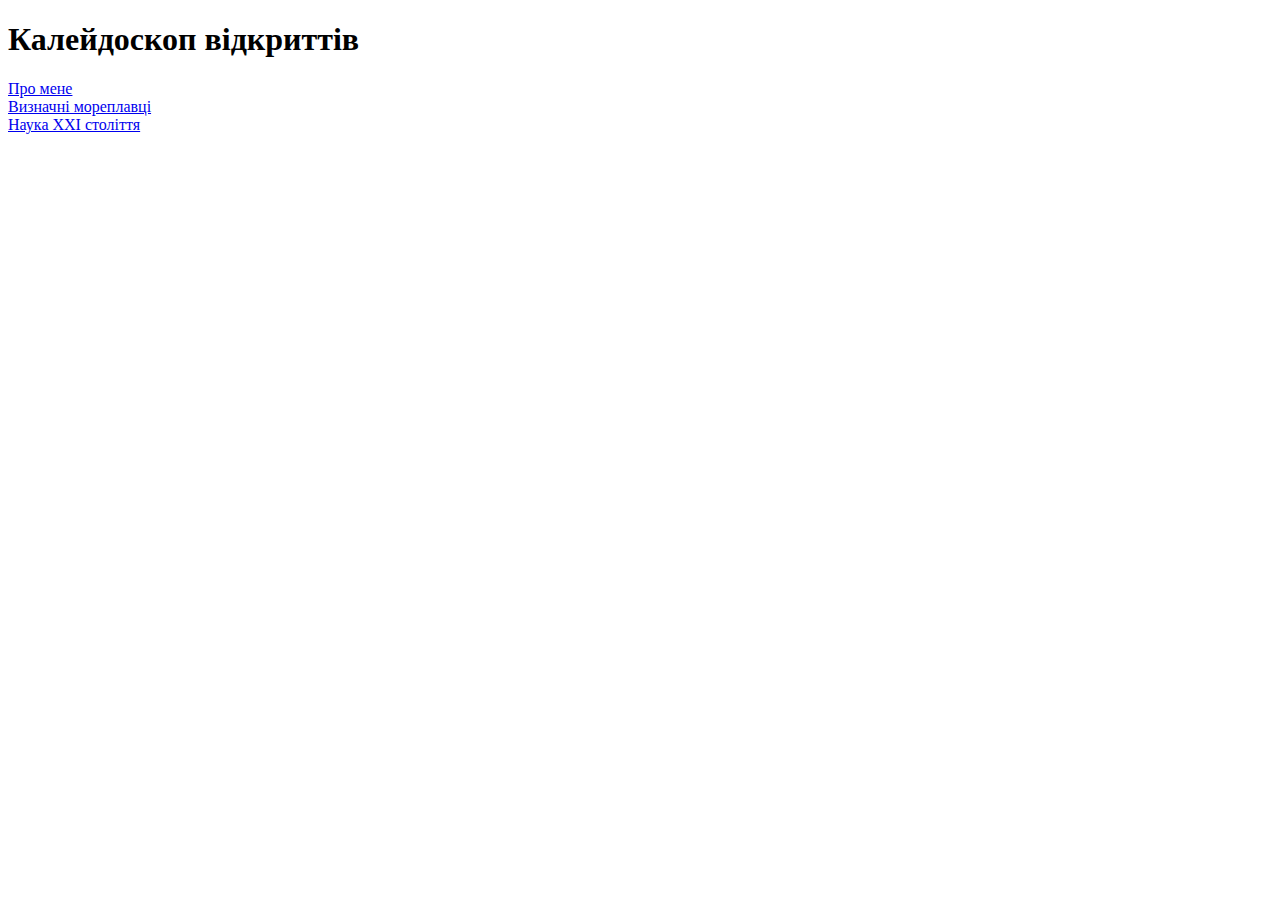
==== index.html @ 489045f9 "Update index.html" ====
<!DOCTYPE html>
<html lang="en">
<head>
	<meta charset="UTF-8">
	<meta name="viewport" content="width=device-width, initial-scale=1.0">
	<title>kozhemjak</title>
	<link rel="stylesheet" href="style.css">
</head>

<body>
	<style type="text/css">
		body{
		background-image:"https://cdn.optipic.io/site-539/upload/iblock/acf/acfcfe1fab66d2f4c9f3fb8531a2741b.jpg";
	}


	</style>
	<h1>Калейдоскоп відкриттів</h1>
	<a href="rezume.html">Про мене	</a><br>
	<a href="vm.html">Визначні мореплавці</a><br>
	<a href="nayka.html">Наука ХХІ століття</a><br>
</body>
</html>
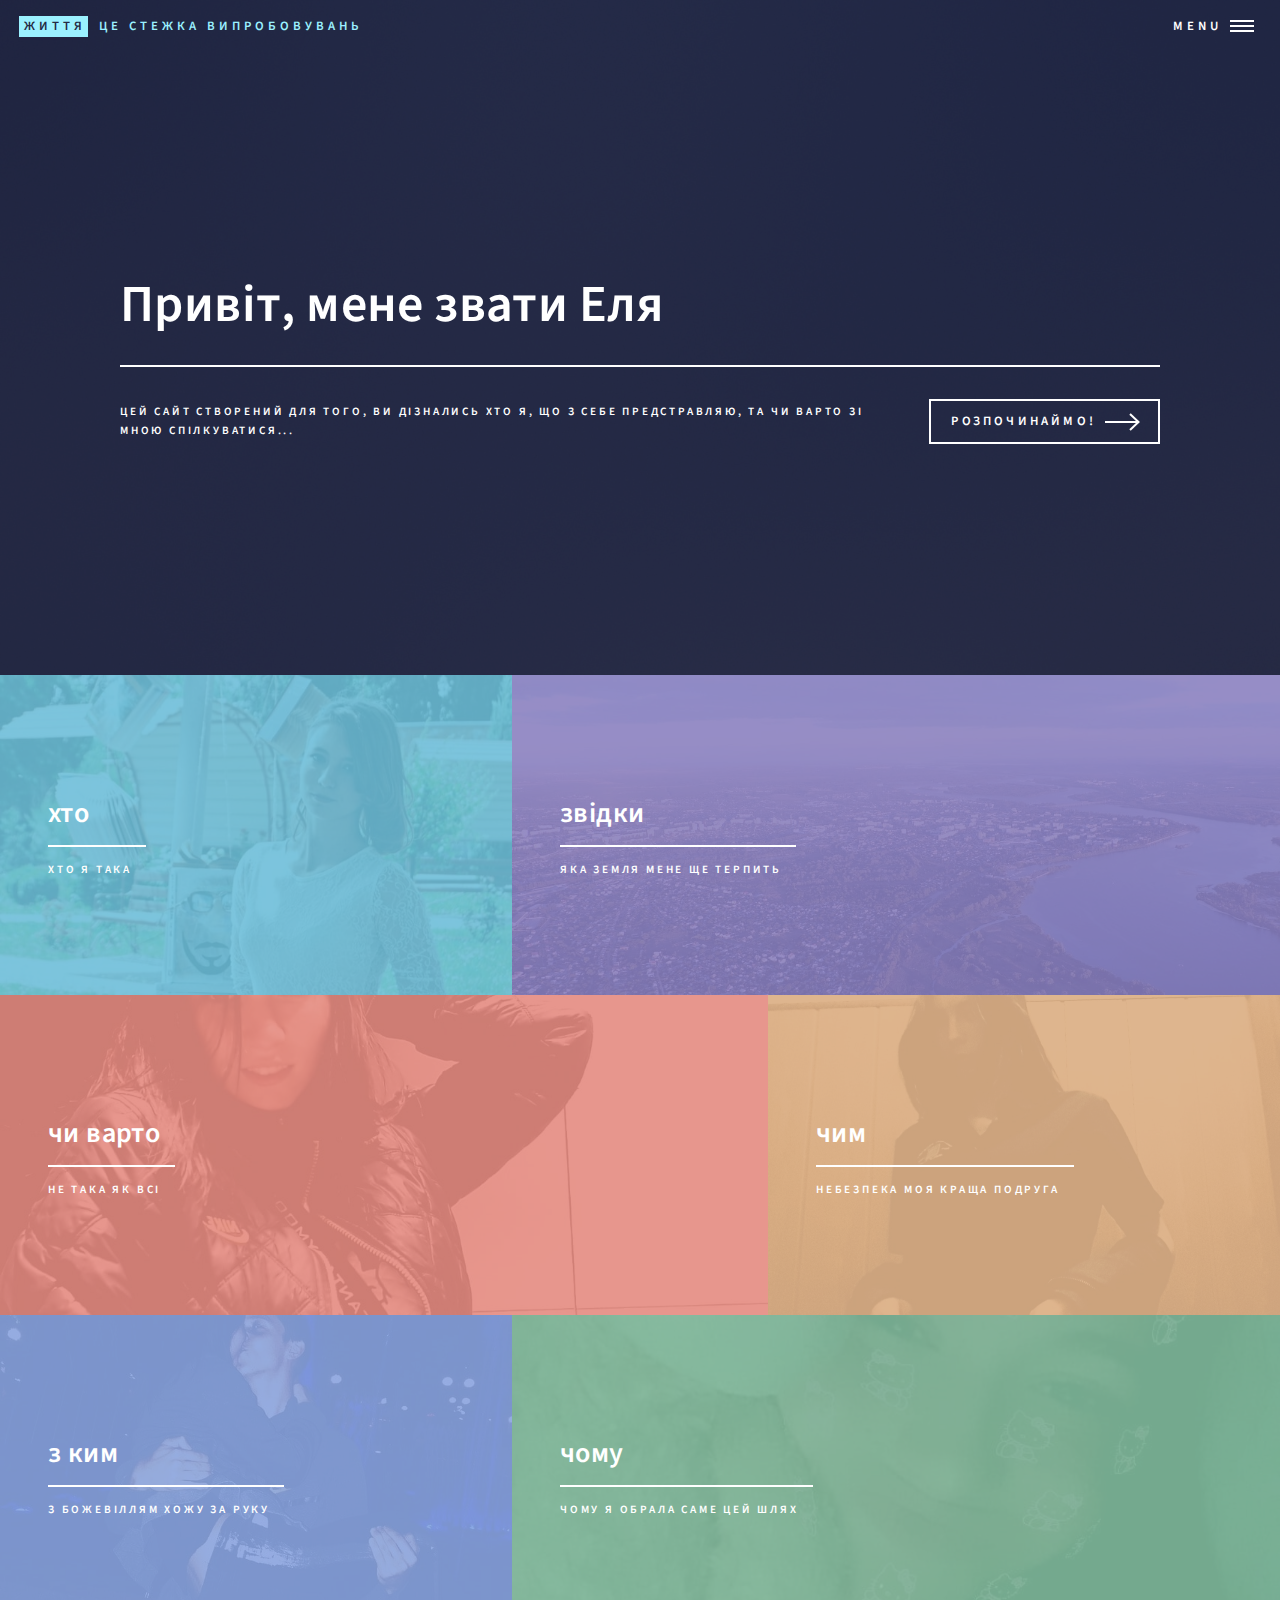
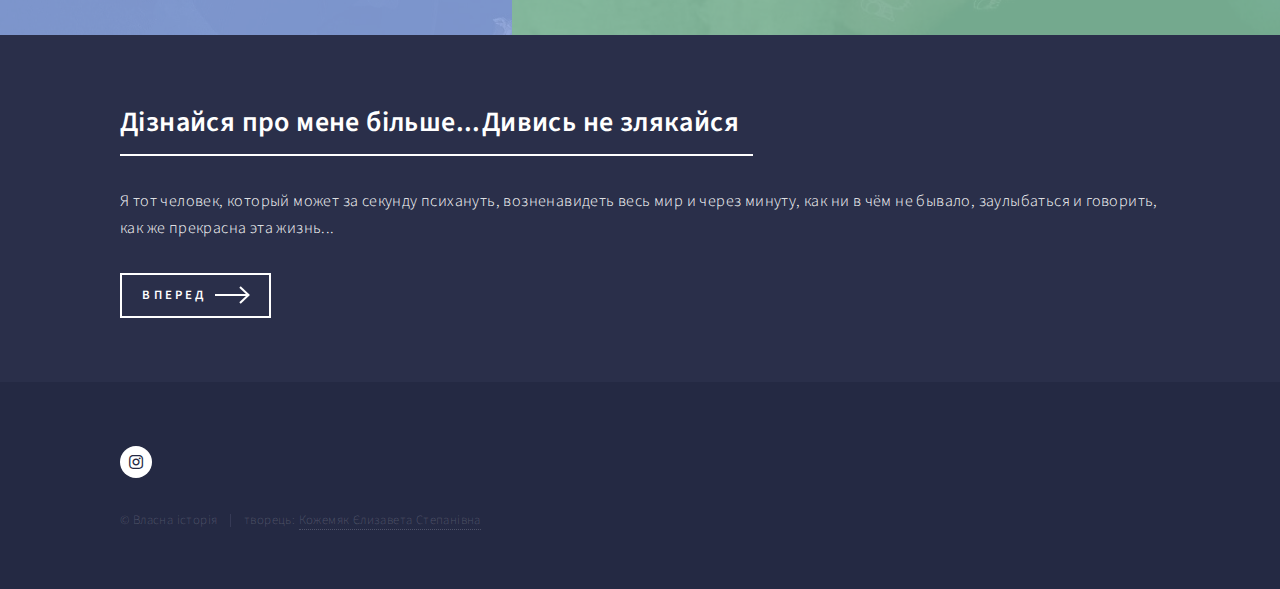
==== commit 500afe7e: "Add files via upload" ====
--- a/index.html
+++ b/index.html
@@ -1,23 +1,153 @@
-<!DOCTYPE html>
-<html lang="en">
-<head>
-	<meta charset="UTF-8">
-	<meta name="viewport" content="width=device-width, initial-scale=1.0">
-	<title>kozhemjak</title>
-	<link rel="stylesheet" href="style.css">
-</head>
+<!DOCTYPE HTML>
 
-<body>
-	<style type="text/css">
-		body{
-		background-image:"https://cdn.optipic.io/site-539/upload/iblock/acf/acfcfe1fab66d2f4c9f3fb8531a2741b.jpg";
-	}
+<html>
+	<head>
+		<title>index</title>
+		<meta charset="utf-8" />
+		<meta name="viewport" content="width=device-width, initial-scale=1, user-scalable=no" />
+		<link rel="stylesheet" href="assets/css/main.css" />
+		<noscript><link rel="stylesheet" href="assets/css/noscript.css" /></noscript>
+	</head>
+	<body class="is-preload">
 
+		<!-- Wrapper -->
+			<div id="wrapper">
 
-	</style>
-	<h1>Калейдоскоп відкриттів</h1>
-	<a href="rezume.html">Про мене	</a><br>
-	<a href="vm.html">Визначні мореплавці</a><br>
-	<a href="nayka.html">Наука ХХІ століття</a><br>
-</body>
-</html>
+				<!-- Header -->
+					<header id="header" class="alt">
+						<a href="index.html" class="logo"><strong>Життя</strong> <span>це стежка випробовувань</span></a>
+						<nav>
+							<a href="#menu">Menu</a>
+						</nav>
+					</header>
+
+				<!-- Menu -->
+					<nav id="menu">
+						<ul class="links">
+							<li><a href="index.html">Головна</a></li>
+							<li><a href="landing.html">хто я</a></li>
+							<li><a href="generic.html">висновок</a></li>
+							
+						</ul>
+						
+					</nav>
+
+				<!-- Banner -->
+					<section id="banner" class="major">
+						<div class="inner">
+							<header class="major">
+								<h1>Привіт, мене звати Еля</h1>
+							</header>
+							<div class="content">
+								<p>Цей сайт створений для того, ви дізнались хто я, що з себе предстравляю, та чи варто зі мною спілкуватися...</p>
+								<ul class="actions">
+									<li><a href="#one" class="button next scrolly">Розпочинаймо!</a></li>
+								</ul>
+							</div>
+						</div>
+					</section>
+
+				<!-- Main -->
+					<div id="main">
+
+						<!-- One -->
+							<section id="one" class="tiles">
+								<article>
+									<span class="image">
+										<img src="images/pic01.jpg" alt="" />
+									</span>
+									<header class="major">
+										<h3><a href="landing.html" class="link">хто</a></h3>
+										<p>хто я така</p>
+									</header>
+								</article>
+								<article>
+									<span class="image">
+										<img src="images/pic02.jpg" alt="" />
+									</span>
+									<header class="major">
+										<h3><a href="landing.html" class="link">звідки</a></h3>
+										<p>яка земля мене ще терпить</p>
+									</header>
+								</article>
+								<article>
+									<span class="image">
+										<img src="images/pic03.jpg" alt="" />
+									</span>
+									<header class="major">
+										<h3><a href="landing.html" class="link">чи варто</a></h3>
+										<p>не така як всі</p>
+									</header>
+								</article>
+								<article>
+									<span class="image">
+										<img src="images/pic04.jpg" alt="" />
+									</span>
+									<header class="major">
+										<h3><a href="landing.html" class="link">чим</a></h3>
+										<p>небезпека моя краща подруга</p>
+									</header>
+								</article>
+								<article>
+									<span class="image">
+										<img src="images/pic05.jpg" alt="" />
+									</span>
+									<header class="major">
+										<h3><a href="landing.html" class="link">з ким</a></h3>
+										<p>з божевіллям хожу за руку</p>
+									</header>
+								</article>
+								<article>
+									<span class="image">
+										<img src="images/pic06.jpg" alt="" />
+									</span>
+									<header class="major">
+										<h3><a href="landing.html" class="link">чому</a></h3>
+										<p>чому я обрала саме цей шлях</p>
+									</header>
+								</article>
+							</section>
+
+						<!-- Two -->
+							<section id="two">
+								<div class="inner">
+									<header class="major">
+										<h2>Дізнайся про мене більше...Дивись не злякайся</h2>
+									</header>
+									<p>Я тот человек, который может за секунду психануть, возненавидеть весь мир и через минуту, как ни в чём не бывало, заулыбаться и говорить, как же прекрасна эта жизнь...</p>
+									<ul class="actions">
+										<li><a href="landing.html" class="button next">Вперед</a></li>
+									</ul>
+								</div>
+							</section>
+
+					</div>
+
+				
+				<!-- Footer -->
+					<footer id="footer">
+						<div class="inner">
+							<ul class="icons">
+								
+								<li><a href="https://www.instagram.com/_eliz_a_bett_" class="icon brands alt fa-instagram"><span class="label">Instagram</span></a></li>
+								
+							</ul>
+							<ul class="copyright">
+								<li>&copy; Власна історія</li><li>творець: <a href="">Кожемяк Єлизавета Степанівна</a></li>
+							</ul>
+						</div>
+					</footer>
+
+			</div>
+
+		<!-- Scripts -->
+			<script src="assets/js/jquery.min.js"></script>
+			<script src="assets/js/jquery.scrolly.min.js"></script>
+			<script src="assets/js/jquery.scrollex.min.js"></script>
+			<script src="assets/js/browser.min.js"></script>
+			<script src="assets/js/breakpoints.min.js"></script>
+			<script src="assets/js/util.js"></script>
+			<script src="assets/js/main.js"></script>
+
+	</body>
+</html>--- a/assets/css/main.css
+++ b/assets/css/main.css
@@ -0,0 +1,3952 @@
+@import url(fontawesome-all.min.css);
+@import url("https://fonts.googleapis.com/css?family=Source+Sans+Pro:300,300italic,600,600italic");
+
+/*
+	Forty by HTML5 UP
+	html5up.net | @ajlkn
+	Free for personal and commercial use under the CCA 3.0 license (html5up.net/license)
+*/
+
+html, body, div, span, applet, object,
+iframe, h1, h2, h3, h4, h5, h6, p, blockquote,
+pre, a, abbr, acronym, address, big, cite,
+code, del, dfn, em, img, ins, kbd, q, s, samp,
+small, strike, strong, sub, sup, tt, var, b,
+u, i, center, dl, dt, dd, ol, ul, li, fieldset,
+form, label, legend, table, caption, tbody,
+tfoot, thead, tr, th, td, article, aside,
+canvas, details, embed, figure, figcaption,
+footer, header, hgroup, menu, nav, output, ruby,
+section, summary, time, mark, audio, video {
+	margin: 0;
+	padding: 0;
+	border: 0;
+	font-size: 100%;
+	font: inherit;
+	vertical-align: baseline;}
+
+article, aside, details, figcaption, figure,
+footer, header, hgroup, menu, nav, section {
+	display: block;}
+
+body {
+	line-height: 1;
+}
+
+ol, ul {
+	list-style: none;
+}
+
+blockquote, q {
+	quotes: none;
+}
+
+	blockquote:before, blockquote:after, q:before, q:after {
+		content: '';
+		content: none;
+	}
+
+table {
+	border-collapse: collapse;
+	border-spacing: 0;
+}
+
+body {
+	-webkit-text-size-adjust: none;
+}
+
+mark {
+	background-color: transparent;
+	color: inherit;
+}
+
+input::-moz-focus-inner {
+	border: 0;
+	padding: 0;
+}
+
+input, select, textarea {
+	-moz-appearance: none;
+	-webkit-appearance: none;
+	-ms-appearance: none;
+	appearance: none;
+}
+
+/* Basic */
+
+	@-ms-viewport {
+		width: device-width;
+	}
+
+	body {
+		-ms-overflow-style: scrollbar;
+	}
+
+	@media screen and (max-width: 480px) {
+
+		html, body {
+			min-width: 320px;
+		}
+
+	}
+
+	html {
+		box-sizing: border-box;
+	}
+
+	*, *:before, *:after {
+		box-sizing: inherit;
+	}
+
+	body {
+		background: #242943;
+	}
+
+		body.is-preload *, body.is-preload *:before, body.is-preload *:after {
+			-moz-animation: none !important;
+			-webkit-animation: none !important;
+			-ms-animation: none !important;
+			animation: none !important;
+			-moz-transition: none !important;
+			-webkit-transition: none !important;
+			-ms-transition: none !important;
+			transition: none !important;
+		}
+
+/* Type */
+
+	body, input, select, textarea {
+		color: #ffffff;
+		font-family: "Source Sans Pro", Helvetica, sans-serif;
+		font-size: 17pt;
+		font-weight: 300;
+		letter-spacing: 0.025em;
+		line-height: 1.65;
+	}
+
+		@media screen and (max-width: 1680px) {
+
+			body, input, select, textarea {
+				font-size: 14pt;
+			}
+
+		}
+
+		@media screen and (max-width: 1280px) {
+
+			body, input, select, textarea {
+				font-size: 12pt;
+			}
+
+		}
+
+		@media screen and (max-width: 360px) {
+
+			body, input, select, textarea {
+				font-size: 11pt;
+			}
+
+		}
+
+	a {
+		-moz-transition: color 0.2s ease-in-out, border-bottom-color 0.2s ease-in-out;
+		-webkit-transition: color 0.2s ease-in-out, border-bottom-color 0.2s ease-in-out;
+		-ms-transition: color 0.2s ease-in-out, border-bottom-color 0.2s ease-in-out;
+		transition: color 0.2s ease-in-out, border-bottom-color 0.2s ease-in-out;
+		border-bottom: dotted 1px;
+		color: inherit;
+		text-decoration: none;
+	}
+
+		a:hover {
+			border-bottom-color: transparent;
+			color: #9bf1ff !important;
+		}
+
+		a:active {
+			color: #53e3fb !important;
+		}
+
+	strong, b {
+		color: #ffffff;
+		font-weight: 600;
+	}
+
+	em, i {
+		font-style: italic;
+	}
+
+	p {
+		margin: 0 0 2em 0;
+	}
+
+	h1, h2, h3, h4, h5, h6 {
+		color: #ffffff;
+		font-weight: 600;
+		line-height: 1.65;
+		margin: 0 0 1em 0;
+	}
+
+		h1 a, h2 a, h3 a, h4 a, h5 a, h6 a {
+			color: inherit;
+			border-bottom: 0;
+		}
+
+	h1 {
+		font-size: 2.5em;
+	}
+
+	h2 {
+		font-size: 1.75em;
+	}
+
+	h3 {
+		font-size: 1.35em;
+	}
+
+	h4 {
+		font-size: 1.1em;
+	}
+
+	h5 {
+		font-size: 0.9em;
+	}
+
+	h6 {
+		font-size: 0.7em;
+	}
+
+	@media screen and (max-width: 736px) {
+
+		h1 {
+			font-size: 2em;
+		}
+
+		h2 {
+			font-size: 1.5em;
+		}
+
+		h3 {
+			font-size: 1.25em;
+		}
+
+	}
+
+	sub {
+		font-size: 0.8em;
+		position: relative;
+		top: 0.5em;
+	}
+
+	sup {
+		font-size: 0.8em;
+		position: relative;
+		top: -0.5em;
+	}
+
+	blockquote {
+		border-left: solid 4px rgba(212, 212, 255, 0.1);
+		font-style: italic;
+		margin: 0 0 2em 0;
+		padding: 0.5em 0 0.5em 2em;
+	}
+
+	code {
+		background: rgba(212, 212, 255, 0.035);
+		font-family: "Courier New", monospace;
+		font-size: 0.9em;
+		margin: 0 0.25em;
+		padding: 0.25em 0.65em;
+	}
+
+	pre {
+		-webkit-overflow-scrolling: touch;
+		font-family: "Courier New", monospace;
+		font-size: 0.9em;
+		margin: 0 0 2em 0;
+	}
+
+		pre code {
+			display: block;
+			line-height: 1.75;
+			padding: 1em 1.5em;
+			overflow-x: auto;
+		}
+
+	hr {
+		border: 0;
+		border-bottom: solid 1px rgba(212, 212, 255, 0.1);
+		margin: 2em 0;
+	}
+
+		hr.major {
+			margin: 3em 0;
+		}
+
+	.align-left {
+		text-align: left;
+	}
+
+	.align-center {
+		text-align: center;
+	}
+
+	.align-right {
+		text-align: right;
+	}
+
+/* Row */
+
+	.row {
+		display: flex;
+		flex-wrap: wrap;
+		box-sizing: border-box;
+		align-items: stretch;
+	}
+
+		.row > * {
+			box-sizing: border-box;
+		}
+
+		.row.gtr-uniform > * > :last-child {
+			margin-bottom: 0;
+		}
+
+		.row.aln-left {
+			justify-content: flex-start;
+		}
+
+		.row.aln-center {
+			justify-content: center;
+		}
+
+		.row.aln-right {
+			justify-content: flex-end;
+		}
+
+		.row.aln-top {
+			align-items: flex-start;
+		}
+
+		.row.aln-middle {
+			align-items: center;
+		}
+
+		.row.aln-bottom {
+			align-items: flex-end;
+		}
+
+		.row > .imp {
+			order: -1;
+		}
+
+		.row > .col-1 {
+			width: 8.33333%;
+		}
+
+		.row > .off-1 {
+			margin-left: 8.33333%;
+		}
+
+		.row > .col-2 {
+			width: 16.66667%;
+		}
+
+		.row > .off-2 {
+			margin-left: 16.66667%;
+		}
+
+		.row > .col-3 {
+			width: 25%;
+		}
+
+		.row > .off-3 {
+			margin-left: 25%;
+		}
+
+		.row > .col-4 {
+			width: 33.33333%;
+		}
+
+		.row > .off-4 {
+			margin-left: 33.33333%;
+		}
+
+		.row > .col-5 {
+			width: 41.66667%;
+		}
+
+		.row > .off-5 {
+			margin-left: 41.66667%;
+		}
+
+		.row > .col-6 {
+			width: 50%;
+		}
+
+		.row > .off-6 {
+			margin-left: 50%;
+		}
+
+		.row > .col-7 {
+			width: 58.33333%;
+		}
+
+		.row > .off-7 {
+			margin-left: 58.33333%;
+		}
+
+		.row > .col-8 {
+			width: 66.66667%;
+		}
+
+		.row > .off-8 {
+			margin-left: 66.66667%;
+		}
+
+		.row > .col-9 {
+			width: 75%;
+		}
+
+		.row > .off-9 {
+			margin-left: 75%;
+		}
+
+		.row > .col-10 {
+			width: 83.33333%;
+		}
+
+		.row > .off-10 {
+			margin-left: 83.33333%;
+		}
+
+		.row > .col-11 {
+			width: 91.66667%;
+		}
+
+		.row > .off-11 {
+			margin-left: 91.66667%;
+		}
+
+		.row > .col-12 {
+			width: 100%;
+		}
+
+		.row > .off-12 {
+			margin-left: 100%;
+		}
+
+		.row.gtr-0 {
+			margin-top: 0;
+			margin-left: 0em;
+		}
+
+			.row.gtr-0 > * {
+				padding: 0 0 0 0em;
+			}
+
+			.row.gtr-0.gtr-uniform {
+				margin-top: 0em;
+			}
+
+				.row.gtr-0.gtr-uniform > * {
+					padding-top: 0em;
+				}
+
+		.row.gtr-25 {
+			margin-top: 0;
+			margin-left: -0.5em;
+		}
+
+			.row.gtr-25 > * {
+				padding: 0 0 0 0.5em;
+			}
+
+			.row.gtr-25.gtr-uniform {
+				margin-top: -0.5em;
+			}
+
+				.row.gtr-25.gtr-uniform > * {
+					padding-top: 0.5em;
+				}
+
+		.row.gtr-50 {
+			margin-top: 0;
+			margin-left: -1em;
+		}
+
+			.row.gtr-50 > * {
+				padding: 0 0 0 1em;
+			}
+
+			.row.gtr-50.gtr-uniform {
+				margin-top: -1em;
+			}
+
+				.row.gtr-50.gtr-uniform > * {
+					padding-top: 1em;
+				}
+
+		.row {
+			margin-top: 0;
+			margin-left: -2em;
+		}
+
+			.row > * {
+				padding: 0 0 0 2em;
+			}
+
+			.row.gtr-uniform {
+				margin-top: -2em;
+			}
+
+				.row.gtr-uniform > * {
+					padding-top: 2em;
+				}
+
+		.row.gtr-150 {
+			margin-top: 0;
+			margin-left: -3em;
+		}
+
+			.row.gtr-150 > * {
+				padding: 0 0 0 3em;
+			}
+
+			.row.gtr-150.gtr-uniform {
+				margin-top: -3em;
+			}
+
+				.row.gtr-150.gtr-uniform > * {
+					padding-top: 3em;
+				}
+
+		.row.gtr-200 {
+			margin-top: 0;
+			margin-left: -4em;
+		}
+
+			.row.gtr-200 > * {
+				padding: 0 0 0 4em;
+			}
+
+			.row.gtr-200.gtr-uniform {
+				margin-top: -4em;
+			}
+
+				.row.gtr-200.gtr-uniform > * {
+					padding-top: 4em;
+				}
+
+		@media screen and (max-width: 1680px) {
+
+			.row {
+				display: flex;
+				flex-wrap: wrap;
+				box-sizing: border-box;
+				align-items: stretch;
+			}
+
+				.row > * {
+					box-sizing: border-box;
+				}
+
+				.row.gtr-uniform > * > :last-child {
+					margin-bottom: 0;
+				}
+
+				.row.aln-left {
+					justify-content: flex-start;
+				}
+
+				.row.aln-center {
+					justify-content: center;
+				}
+
+				.row.aln-right {
+					justify-content: flex-end;
+				}
+
+				.row.aln-top {
+					align-items: flex-start;
+				}
+
+				.row.aln-middle {
+					align-items: center;
+				}
+
+				.row.aln-bottom {
+					align-items: flex-end;
+				}
+
+				.row > .imp-xlarge {
+					order: -1;
+				}
+
+				.row > .col-1-xlarge {
+					width: 8.33333%;
+				}
+
+				.row > .off-1-xlarge {
+					margin-left: 8.33333%;
+				}
+
+				.row > .col-2-xlarge {
+					width: 16.66667%;
+				}
+
+				.row > .off-2-xlarge {
+					margin-left: 16.66667%;
+				}
+
+				.row > .col-3-xlarge {
+					width: 25%;
+				}
+
+				.row > .off-3-xlarge {
+					margin-left: 25%;
+				}
+
+				.row > .col-4-xlarge {
+					width: 33.33333%;
+				}
+
+				.row > .off-4-xlarge {
+					margin-left: 33.33333%;
+				}
+
+				.row > .col-5-xlarge {
+					width: 41.66667%;
+				}
+
+				.row > .off-5-xlarge {
+					margin-left: 41.66667%;
+				}
+
+				.row > .col-6-xlarge {
+					width: 50%;
+				}
+
+				.row > .off-6-xlarge {
+					margin-left: 50%;
+				}
+
+				.row > .col-7-xlarge {
+					width: 58.33333%;
+				}
+
+				.row > .off-7-xlarge {
+					margin-left: 58.33333%;
+				}
+
+				.row > .col-8-xlarge {
+					width: 66.66667%;
+				}
+
+				.row > .off-8-xlarge {
+					margin-left: 66.66667%;
+				}
+
+				.row > .col-9-xlarge {
+					width: 75%;
+				}
+
+				.row > .off-9-xlarge {
+					margin-left: 75%;
+				}
+
+				.row > .col-10-xlarge {
+					width: 83.33333%;
+				}
+
+				.row > .off-10-xlarge {
+					margin-left: 83.33333%;
+				}
+
+				.row > .col-11-xlarge {
+					width: 91.66667%;
+				}
+
+				.row > .off-11-xlarge {
+					margin-left: 91.66667%;
+				}
+
+				.row > .col-12-xlarge {
+					width: 100%;
+				}
+
+				.row > .off-12-xlarge {
+					margin-left: 100%;
+				}
+
+				.row.gtr-0 {
+					margin-top: 0;
+					margin-left: 0em;
+				}
+
+					.row.gtr-0 > * {
+						padding: 0 0 0 0em;
+					}
+
+					.row.gtr-0.gtr-uniform {
+						margin-top: 0em;
+					}
+
+						.row.gtr-0.gtr-uniform > * {
+							padding-top: 0em;
+						}
+
+				.row.gtr-25 {
+					margin-top: 0;
+					margin-left: -0.5em;
+				}
+
+					.row.gtr-25 > * {
+						padding: 0 0 0 0.5em;
+					}
+
+					.row.gtr-25.gtr-uniform {
+						margin-top: -0.5em;
+					}
+
+						.row.gtr-25.gtr-uniform > * {
+							padding-top: 0.5em;
+						}
+
+				.row.gtr-50 {
+					margin-top: 0;
+					margin-left: -1em;
+				}
+
+					.row.gtr-50 > * {
+						padding: 0 0 0 1em;
+					}
+
+					.row.gtr-50.gtr-uniform {
+						margin-top: -1em;
+					}
+
+						.row.gtr-50.gtr-uniform > * {
+							padding-top: 1em;
+						}
+
+				.row {
+					margin-top: 0;
+					margin-left: -2em;
+				}
+
+					.row > * {
+						padding: 0 0 0 2em;
+					}
+
+					.row.gtr-uniform {
+						margin-top: -2em;
+					}
+
+						.row.gtr-uniform > * {
+							padding-top: 2em;
+						}
+
+				.row.gtr-150 {
+					margin-top: 0;
+					margin-left: -3em;
+				}
+
+					.row.gtr-150 > * {
+						padding: 0 0 0 3em;
+					}
+
+					.row.gtr-150.gtr-uniform {
+						margin-top: -3em;
+					}
+
+						.row.gtr-150.gtr-uniform > * {
+							padding-top: 3em;
+						}
+
+				.row.gtr-200 {
+					margin-top: 0;
+					margin-left: -4em;
+				}
+
+					.row.gtr-200 > * {
+						padding: 0 0 0 4em;
+					}
+
+					.row.gtr-200.gtr-uniform {
+						margin-top: -4em;
+					}
+
+						.row.gtr-200.gtr-uniform > * {
+							padding-top: 4em;
+						}
+
+		}
+
+		@media screen and (max-width: 1280px) {
+
+			.row {
+				display: flex;
+				flex-wrap: wrap;
+				box-sizing: border-box;
+				align-items: stretch;
+			}
+
+				.row > * {
+					box-sizing: border-box;
+				}
+
+				.row.gtr-uniform > * > :last-child {
+					margin-bottom: 0;
+				}
+
+				.row.aln-left {
+					justify-content: flex-start;
+				}
+
+				.row.aln-center {
+					justify-content: center;
+				}
+
+				.row.aln-right {
+					justify-content: flex-end;
+				}
+
+				.row.aln-top {
+					align-items: flex-start;
+				}
+
+				.row.aln-middle {
+					align-items: center;
+				}
+
+				.row.aln-bottom {
+					align-items: flex-end;
+				}
+
+				.row > .imp-large {
+					order: -1;
+				}
+
+				.row > .col-1-large {
+					width: 8.33333%;
+				}
+
+				.row > .off-1-large {
+					margin-left: 8.33333%;
+				}
+
+				.row > .col-2-large {
+					width: 16.66667%;
+				}
+
+				.row > .off-2-large {
+					margin-left: 16.66667%;
+				}
+
+				.row > .col-3-large {
+					width: 25%;
+				}
+
+				.row > .off-3-large {
+					margin-left: 25%;
+				}
+
+				.row > .col-4-large {
+					width: 33.33333%;
+				}
+
+				.row > .off-4-large {
+					margin-left: 33.33333%;
+				}
+
+				.row > .col-5-large {
+					width: 41.66667%;
+				}
+
+				.row > .off-5-large {
+					margin-left: 41.66667%;
+				}
+
+				.row > .col-6-large {
+					width: 50%;
+				}
+
+				.row > .off-6-large {
+					margin-left: 50%;
+				}
+
+				.row > .col-7-large {
+					width: 58.33333%;
+				}
+
+				.row > .off-7-large {
+					margin-left: 58.33333%;
+				}
+
+				.row > .col-8-large {
+					width: 66.66667%;
+				}
+
+				.row > .off-8-large {
+					margin-left: 66.66667%;
+				}
+
+				.row > .col-9-large {
+					width: 75%;
+				}
+
+				.row > .off-9-large {
+					margin-left: 75%;
+				}
+
+				.row > .col-10-large {
+					width: 83.33333%;
+				}
+
+				.row > .off-10-large {
+					margin-left: 83.33333%;
+				}
+
+				.row > .col-11-large {
+					width: 91.66667%;
+				}
+
+				.row > .off-11-large {
+					margin-left: 91.66667%;
+				}
+
+				.row > .col-12-large {
+					width: 100%;
+				}
+
+				.row > .off-12-large {
+					margin-left: 100%;
+				}
+
+				.row.gtr-0 {
+					margin-top: 0;
+					margin-left: 0em;
+				}
+
+					.row.gtr-0 > * {
+						padding: 0 0 0 0em;
+					}
+
+					.row.gtr-0.gtr-uniform {
+						margin-top: 0em;
+					}
+
+						.row.gtr-0.gtr-uniform > * {
+							padding-top: 0em;
+						}
+
+				.row.gtr-25 {
+					margin-top: 0;
+					margin-left: -0.375em;
+				}
+
+					.row.gtr-25 > * {
+						padding: 0 0 0 0.375em;
+					}
+
+					.row.gtr-25.gtr-uniform {
+						margin-top: -0.375em;
+					}
+
+						.row.gtr-25.gtr-uniform > * {
+							padding-top: 0.375em;
+						}
+
+				.row.gtr-50 {
+					margin-top: 0;
+					margin-left: -0.75em;
+				}
+
+					.row.gtr-50 > * {
+						padding: 0 0 0 0.75em;
+					}
+
+					.row.gtr-50.gtr-uniform {
+						margin-top: -0.75em;
+					}
+
+						.row.gtr-50.gtr-uniform > * {
+							padding-top: 0.75em;
+						}
+
+				.row {
+					margin-top: 0;
+					margin-left: -1.5em;
+				}
+
+					.row > * {
+						padding: 0 0 0 1.5em;
+					}
+
+					.row.gtr-uniform {
+						margin-top: -1.5em;
+					}
+
+						.row.gtr-uniform > * {
+							padding-top: 1.5em;
+						}
+
+				.row.gtr-150 {
+					margin-top: 0;
+					margin-left: -2.25em;
+				}
+
+					.row.gtr-150 > * {
+						padding: 0 0 0 2.25em;
+					}
+
+					.row.gtr-150.gtr-uniform {
+						margin-top: -2.25em;
+					}
+
+						.row.gtr-150.gtr-uniform > * {
+							padding-top: 2.25em;
+						}
+
+				.row.gtr-200 {
+					margin-top: 0;
+					margin-left: -3em;
+				}
+
+					.row.gtr-200 > * {
+						padding: 0 0 0 3em;
+					}
+
+					.row.gtr-200.gtr-uniform {
+						margin-top: -3em;
+					}
+
+						.row.gtr-200.gtr-uniform > * {
+							padding-top: 3em;
+						}
+
+		}
+
+		@media screen and (max-width: 980px) {
+
+			.row {
+				display: flex;
+				flex-wrap: wrap;
+				box-sizing: border-box;
+				align-items: stretch;
+			}
+
+				.row > * {
+					box-sizing: border-box;
+				}
+
+				.row.gtr-uniform > * > :last-child {
+					margin-bottom: 0;
+				}
+
+				.row.aln-left {
+					justify-content: flex-start;
+				}
+
+				.row.aln-center {
+					justify-content: center;
+				}
+
+				.row.aln-right {
+					justify-content: flex-end;
+				}
+
+				.row.aln-top {
+					align-items: flex-start;
+				}
+
+				.row.aln-middle {
+					align-items: center;
+				}
+
+				.row.aln-bottom {
+					align-items: flex-end;
+				}
+
+				.row > .imp-medium {
+					order: -1;
+				}
+
+				.row > .col-1-medium {
+					width: 8.33333%;
+				}
+
+				.row > .off-1-medium {
+					margin-left: 8.33333%;
+				}
+
+				.row > .col-2-medium {
+					width: 16.66667%;
+				}
+
+				.row > .off-2-medium {
+					margin-left: 16.66667%;
+				}
+
+				.row > .col-3-medium {
+					width: 25%;
+				}
+
+				.row > .off-3-medium {
+					margin-left: 25%;
+				}
+
+				.row > .col-4-medium {
+					width: 33.33333%;
+				}
+
+				.row > .off-4-medium {
+					margin-left: 33.33333%;
+				}
+
+				.row > .col-5-medium {
+					width: 41.66667%;
+				}
+
+				.row > .off-5-medium {
+					margin-left: 41.66667%;
+				}
+
+				.row > .col-6-medium {
+					width: 50%;
+				}
+
+				.row > .off-6-medium {
+					margin-left: 50%;
+				}
+
+				.row > .col-7-medium {
+					width: 58.33333%;
+				}
+
+				.row > .off-7-medium {
+					margin-left: 58.33333%;
+				}
+
+				.row > .col-8-medium {
+					width: 66.66667%;
+				}
+
+				.row > .off-8-medium {
+					margin-left: 66.66667%;
+				}
+
+				.row > .col-9-medium {
+					width: 75%;
+				}
+
+				.row > .off-9-medium {
+					margin-left: 75%;
+				}
+
+				.row > .col-10-medium {
+					width: 83.33333%;
+				}
+
+				.row > .off-10-medium {
+					margin-left: 83.33333%;
+				}
+
+				.row > .col-11-medium {
+					width: 91.66667%;
+				}
+
+				.row > .off-11-medium {
+					margin-left: 91.66667%;
+				}
+
+				.row > .col-12-medium {
+					width: 100%;
+				}
+
+				.row > .off-12-medium {
+					margin-left: 100%;
+				}
+
+				.row.gtr-0 {
+					margin-top: 0;
+					margin-left: 0em;
+				}
+
+					.row.gtr-0 > * {
+						padding: 0 0 0 0em;
+					}
+
+					.row.gtr-0.gtr-uniform {
+						margin-top: 0em;
+					}
+
+						.row.gtr-0.gtr-uniform > * {
+							padding-top: 0em;
+						}
+
+				.row.gtr-25 {
+					margin-top: 0;
+					margin-left: -0.375em;
+				}
+
+					.row.gtr-25 > * {
+						padding: 0 0 0 0.375em;
+					}
+
+					.row.gtr-25.gtr-uniform {
+						margin-top: -0.375em;
+					}
+
+						.row.gtr-25.gtr-uniform > * {
+							padding-top: 0.375em;
+						}
+
+				.row.gtr-50 {
+					margin-top: 0;
+					margin-left: -0.75em;
+				}
+
+					.row.gtr-50 > * {
+						padding: 0 0 0 0.75em;
+					}
+
+					.row.gtr-50.gtr-uniform {
+						margin-top: -0.75em;
+					}
+
+						.row.gtr-50.gtr-uniform > * {
+							padding-top: 0.75em;
+						}
+
+				.row {
+					margin-top: 0;
+					margin-left: -1.5em;
+				}
+
+					.row > * {
+						padding: 0 0 0 1.5em;
+					}
+
+					.row.gtr-uniform {
+						margin-top: -1.5em;
+					}
+
+						.row.gtr-uniform > * {
+							padding-top: 1.5em;
+						}
+
+				.row.gtr-150 {
+					margin-top: 0;
+					margin-left: -2.25em;
+				}
+
+					.row.gtr-150 > * {
+						padding: 0 0 0 2.25em;
+					}
+
+					.row.gtr-150.gtr-uniform {
+						margin-top: -2.25em;
+					}
+
+						.row.gtr-150.gtr-uniform > * {
+							padding-top: 2.25em;
+						}
+
+				.row.gtr-200 {
+					margin-top: 0;
+					margin-left: -3em;
+				}
+
+					.row.gtr-200 > * {
+						padding: 0 0 0 3em;
+					}
+
+					.row.gtr-200.gtr-uniform {
+						margin-top: -3em;
+					}
+
+						.row.gtr-200.gtr-uniform > * {
+							padding-top: 3em;
+						}
+
+		}
+
+		@media screen and (max-width: 736px) {
+
+			.row {
+				display: flex;
+				flex-wrap: wrap;
+				box-sizing: border-box;
+				align-items: stretch;
+			}
+
+				.row > * {
+					box-sizing: border-box;
+				}
+
+				.row.gtr-uniform > * > :last-child {
+					margin-bottom: 0;
+				}
+
+				.row.aln-left {
+					justify-content: flex-start;
+				}
+
+				.row.aln-center {
+					justify-content: center;
+				}
+
+				.row.aln-right {
+					justify-content: flex-end;
+				}
+
+				.row.aln-top {
+					align-items: flex-start;
+				}
+
+				.row.aln-middle {
+					align-items: center;
+				}
+
+				.row.aln-bottom {
+					align-items: flex-end;
+				}
+
+				.row > .imp-small {
+					order: -1;
+				}
+
+				.row > .col-1-small {
+					width: 8.33333%;
+				}
+
+				.row > .off-1-small {
+					margin-left: 8.33333%;
+				}
+
+				.row > .col-2-small {
+					width: 16.66667%;
+				}
+
+				.row > .off-2-small {
+					margin-left: 16.66667%;
+				}
+
+				.row > .col-3-small {
+					width: 25%;
+				}
+
+				.row > .off-3-small {
+					margin-left: 25%;
+				}
+
+				.row > .col-4-small {
+					width: 33.33333%;
+				}
+
+				.row > .off-4-small {
+					margin-left: 33.33333%;
+				}
+
+				.row > .col-5-small {
+					width: 41.66667%;
+				}
+
+				.row > .off-5-small {
+					margin-left: 41.66667%;
+				}
+
+				.row > .col-6-small {
+					width: 50%;
+				}
+
+				.row > .off-6-small {
+					margin-left: 50%;
+				}
+
+				.row > .col-7-small {
+					width: 58.33333%;
+				}
+
+				.row > .off-7-small {
+					margin-left: 58.33333%;
+				}
+
+				.row > .col-8-small {
+					width: 66.66667%;
+				}
+
+				.row > .off-8-small {
+					margin-left: 66.66667%;
+				}
+
+				.row > .col-9-small {
+					width: 75%;
+				}
+
+				.row > .off-9-small {
+					margin-left: 75%;
+				}
+
+				.row > .col-10-small {
+					width: 83.33333%;
+				}
+
+				.row > .off-10-small {
+					margin-left: 83.33333%;
+				}
+
+				.row > .col-11-small {
+					width: 91.66667%;
+				}
+
+				.row > .off-11-small {
+					margin-left: 91.66667%;
+				}
+
+				.row > .col-12-small {
+					width: 100%;
+				}
+
+				.row > .off-12-small {
+					margin-left: 100%;
+				}
+
+				.row.gtr-0 {
+					margin-top: 0;
+					margin-left: 0em;
+				}
+
+					.row.gtr-0 > * {
+						padding: 0 0 0 0em;
+					}
+
+					.row.gtr-0.gtr-uniform {
+						margin-top: 0em;
+					}
+
+						.row.gtr-0.gtr-uniform > * {
+							padding-top: 0em;
+						}
+
+				.row.gtr-25 {
+					margin-top: 0;
+					margin-left: -0.3125em;
+				}
+
+					.row.gtr-25 > * {
+						padding: 0 0 0 0.3125em;
+					}
+
+					.row.gtr-25.gtr-uniform {
+						margin-top: -0.3125em;
+					}
+
+						.row.gtr-25.gtr-uniform > * {
+							padding-top: 0.3125em;
+						}
+
+				.row.gtr-50 {
+					margin-top: 0;
+					margin-left: -0.625em;
+				}
+
+					.row.gtr-50 > * {
+						padding: 0 0 0 0.625em;
+					}
+
+					.row.gtr-50.gtr-uniform {
+						margin-top: -0.625em;
+					}
+
+						.row.gtr-50.gtr-uniform > * {
+							padding-top: 0.625em;
+						}
+
+				.row {
+					margin-top: 0;
+					margin-left: -1.25em;
+				}
+
+					.row > * {
+						padding: 0 0 0 1.25em;
+					}
+
+					.row.gtr-uniform {
+						margin-top: -1.25em;
+					}
+
+						.row.gtr-uniform > * {
+							padding-top: 1.25em;
+						}
+
+				.row.gtr-150 {
+					margin-top: 0;
+					margin-left: -1.875em;
+				}
+
+					.row.gtr-150 > * {
+						padding: 0 0 0 1.875em;
+					}
+
+					.row.gtr-150.gtr-uniform {
+						margin-top: -1.875em;
+					}
+
+						.row.gtr-150.gtr-uniform > * {
+							padding-top: 1.875em;
+						}
+
+				.row.gtr-200 {
+					margin-top: 0;
+					margin-left: -2.5em;
+				}
+
+					.row.gtr-200 > * {
+						padding: 0 0 0 2.5em;
+					}
+
+					.row.gtr-200.gtr-uniform {
+						margin-top: -2.5em;
+					}
+
+						.row.gtr-200.gtr-uniform > * {
+							padding-top: 2.5em;
+						}
+
+		}
+
+		@media screen and (max-width: 480px) {
+
+			.row {
+				display: flex;
+				flex-wrap: wrap;
+				box-sizing: border-box;
+				align-items: stretch;
+			}
+
+				.row > * {
+					box-sizing: border-box;
+				}
+
+				.row.gtr-uniform > * > :last-child {
+					margin-bottom: 0;
+				}
+
+				.row.aln-left {
+					justify-content: flex-start;
+				}
+
+				.row.aln-center {
+					justify-content: center;
+				}
+
+				.row.aln-right {
+					justify-content: flex-end;
+				}
+
+				.row.aln-top {
+					align-items: flex-start;
+				}
+
+				.row.aln-middle {
+					align-items: center;
+				}
+
+				.row.aln-bottom {
+					align-items: flex-end;
+				}
+
+				.row > .imp-xsmall {
+					order: -1;
+				}
+
+				.row > .col-1-xsmall {
+					width: 8.33333%;
+				}
+
+				.row > .off-1-xsmall {
+					margin-left: 8.33333%;
+				}
+
+				.row > .col-2-xsmall {
+					width: 16.66667%;
+				}
+
+				.row > .off-2-xsmall {
+					margin-left: 16.66667%;
+				}
+
+				.row > .col-3-xsmall {
+					width: 25%;
+				}
+
+				.row > .off-3-xsmall {
+					margin-left: 25%;
+				}
+
+				.row > .col-4-xsmall {
+					width: 33.33333%;
+				}
+
+				.row > .off-4-xsmall {
+					margin-left: 33.33333%;
+				}
+
+				.row > .col-5-xsmall {
+					width: 41.66667%;
+				}
+
+				.row > .off-5-xsmall {
+					margin-left: 41.66667%;
+				}
+
+				.row > .col-6-xsmall {
+					width: 50%;
+				}
+
+				.row > .off-6-xsmall {
+					margin-left: 50%;
+				}
+
+				.row > .col-7-xsmall {
+					width: 58.33333%;
+				}
+
+				.row > .off-7-xsmall {
+					margin-left: 58.33333%;
+				}
+
+				.row > .col-8-xsmall {
+					width: 66.66667%;
+				}
+
+				.row > .off-8-xsmall {
+					margin-left: 66.66667%;
+				}
+
+				.row > .col-9-xsmall {
+					width: 75%;
+				}
+
+				.row > .off-9-xsmall {
+					margin-left: 75%;
+				}
+
+				.row > .col-10-xsmall {
+					width: 83.33333%;
+				}
+
+				.row > .off-10-xsmall {
+					margin-left: 83.33333%;
+				}
+
+				.row > .col-11-xsmall {
+					width: 91.66667%;
+				}
+
+				.row > .off-11-xsmall {
+					margin-left: 91.66667%;
+				}
+
+				.row > .col-12-xsmall {
+					width: 100%;
+				}
+
+				.row > .off-12-xsmall {
+					margin-left: 100%;
+				}
+
+				.row.gtr-0 {
+					margin-top: 0;
+					margin-left: 0em;
+				}
+
+					.row.gtr-0 > * {
+						padding: 0 0 0 0em;
+					}
+
+					.row.gtr-0.gtr-uniform {
+						margin-top: 0em;
+					}
+
+						.row.gtr-0.gtr-uniform > * {
+							padding-top: 0em;
+						}
+
+				.row.gtr-25 {
+					margin-top: 0;
+					margin-left: -0.3125em;
+				}
+
+					.row.gtr-25 > * {
+						padding: 0 0 0 0.3125em;
+					}
+
+					.row.gtr-25.gtr-uniform {
+						margin-top: -0.3125em;
+					}
+
+						.row.gtr-25.gtr-uniform > * {
+							padding-top: 0.3125em;
+						}
+
+				.row.gtr-50 {
+					margin-top: 0;
+					margin-left: -0.625em;
+				}
+
+					.row.gtr-50 > * {
+						padding: 0 0 0 0.625em;
+					}
+
+					.row.gtr-50.gtr-uniform {
+						margin-top: -0.625em;
+					}
+
+						.row.gtr-50.gtr-uniform > * {
+							padding-top: 0.625em;
+						}
+
+				.row {
+					margin-top: 0;
+					margin-left: -1.25em;
+				}
+
+					.row > * {
+						padding: 0 0 0 1.25em;
+					}
+
+					.row.gtr-uniform {
+						margin-top: -1.25em;
+					}
+
+						.row.gtr-uniform > * {
+							padding-top: 1.25em;
+						}
+
+				.row.gtr-150 {
+					margin-top: 0;
+					margin-left: -1.875em;
+				}
+
+					.row.gtr-150 > * {
+						padding: 0 0 0 1.875em;
+					}
+
+					.row.gtr-150.gtr-uniform {
+						margin-top: -1.875em;
+					}
+
+						.row.gtr-150.gtr-uniform > * {
+							padding-top: 1.875em;
+						}
+
+				.row.gtr-200 {
+					margin-top: 0;
+					margin-left: -2.5em;
+				}
+
+					.row.gtr-200 > * {
+						padding: 0 0 0 2.5em;
+					}
+
+					.row.gtr-200.gtr-uniform {
+						margin-top: -2.5em;
+					}
+
+						.row.gtr-200.gtr-uniform > * {
+							padding-top: 2.5em;
+						}
+
+		}
+
+/* Section/Article */
+
+	section.special, article.special {
+		text-align: center;
+	}
+
+	header.major {
+		width: -moz-max-content;
+		width: -webkit-max-content;
+		width: -ms-max-content;
+		width: max-content;
+		margin-bottom: 2em;
+	}
+
+		header.major > :first-child {
+			margin-bottom: 0;
+			width: calc(100% + 0.5em);
+		}
+
+			header.major > :first-child:after {
+				content: '';
+				background-color: #ffffff;
+				display: block;
+				height: 2px;
+				margin: 0.325em 0 0.5em 0;
+				width: 100%;
+			}
+
+		header.major > p {
+			font-size: 0.7em;
+			font-weight: 600;
+			letter-spacing: 0.25em;
+			margin-bottom: 0;
+			text-transform: uppercase;
+		}
+
+		body.is-ie header.major > :first-child:after {
+			max-width: 9em;
+		}
+
+		body.is-ie header.major > h1:after {
+			max-width: 100% !important;
+		}
+
+	@media screen and (max-width: 736px) {
+
+		header.major > p br {
+			display: none;
+		}
+
+	}
+
+/* Form */
+
+	form {
+		margin: 0 0 2em 0;
+	}
+
+		form > :last-child {
+			margin-bottom: 0;
+		}
+
+		form > .fields {
+			display: -moz-flex;
+			display: -webkit-flex;
+			display: -ms-flex;
+			display: flex;
+			-moz-flex-wrap: wrap;
+			-webkit-flex-wrap: wrap;
+			-ms-flex-wrap: wrap;
+			flex-wrap: wrap;
+			width: calc(100% + 3em);
+			margin: -1.5em 0 2em -1.5em;
+		}
+
+			form > .fields > .field {
+				-moz-flex-grow: 0;
+				-webkit-flex-grow: 0;
+				-ms-flex-grow: 0;
+				flex-grow: 0;
+				-moz-flex-shrink: 0;
+				-webkit-flex-shrink: 0;
+				-ms-flex-shrink: 0;
+				flex-shrink: 0;
+				padding: 1.5em 0 0 1.5em;
+				width: calc(100% - 1.5em);
+			}
+
+				form > .fields > .field.half {
+					width: calc(50% - 0.75em);
+				}
+
+				form > .fields > .field.third {
+					width: calc(100%/3 - 0.5em);
+				}
+
+				form > .fields > .field.quarter {
+					width: calc(25% - 0.375em);
+				}
+
+		@media screen and (max-width: 480px) {
+
+			form > .fields {
+				width: calc(100% + 3em);
+				margin: -1.5em 0 2em -1.5em;
+			}
+
+				form > .fields > .field {
+					padding: 1.5em 0 0 1.5em;
+					width: calc(100% - 1.5em);
+				}
+
+					form > .fields > .field.half {
+						width: calc(100% - 1.5em);
+					}
+
+					form > .fields > .field.third {
+						width: calc(100% - 1.5em);
+					}
+
+					form > .fields > .field.quarter {
+						width: calc(100% - 1.5em);
+					}
+
+		}
+
+	label {
+		color: #ffffff;
+		display: block;
+		font-size: 0.8em;
+		font-weight: 600;
+		letter-spacing: 0.25em;
+		margin: 0 0 1em 0;
+		text-transform: uppercase;
+	}
+
+	input[type="text"],
+	input[type="password"],
+	input[type="email"],
+	input[type="tel"],
+	input[type="search"],
+	input[type="url"],
+	select,
+	textarea {
+		-moz-appearance: none;
+		-webkit-appearance: none;
+		-ms-appearance: none;
+		appearance: none;
+		background: rgba(212, 212, 255, 0.035);
+		border: none;
+		border-radius: 0;
+		color: inherit;
+		display: block;
+		outline: 0;
+		padding: 0 1em;
+		text-decoration: none;
+		width: 100%;
+	}
+
+		input[type="text"]:invalid,
+		input[type="password"]:invalid,
+		input[type="email"]:invalid,
+		input[type="tel"]:invalid,
+		input[type="search"]:invalid,
+		input[type="url"]:invalid,
+		select:invalid,
+		textarea:invalid {
+			box-shadow: none;
+		}
+
+		input[type="text"]:focus,
+		input[type="password"]:focus,
+		input[type="email"]:focus,
+		input[type="tel"]:focus,
+		input[type="search"]:focus,
+		input[type="url"]:focus,
+		select:focus,
+		textarea:focus {
+			border-color: #9bf1ff;
+			box-shadow: 0 0 0 2px #9bf1ff;
+		}
+
+	select {
+		background-image: url("data:image/svg+xml;charset=utf8,%3Csvg xmlns='http://www.w3.org/2000/svg' width='40' height='40' preserveAspectRatio='none' viewBox='0 0 40 40'%3E%3Cpath d='M9.4,12.3l10.4,10.4l10.4-10.4c0.2-0.2,0.5-0.4,0.9-0.4c0.3,0,0.6,0.1,0.9,0.4l3.3,3.3c0.2,0.2,0.4,0.5,0.4,0.9 c0,0.4-0.1,0.6-0.4,0.9L20.7,31.9c-0.2,0.2-0.5,0.4-0.9,0.4c-0.3,0-0.6-0.1-0.9-0.4L4.3,17.3c-0.2-0.2-0.4-0.5-0.4-0.9 c0-0.4,0.1-0.6,0.4-0.9l3.3-3.3c0.2-0.2,0.5-0.4,0.9-0.4S9.1,12.1,9.4,12.3z' fill='rgba(212, 212, 255, 0.1)' /%3E%3C/svg%3E");
+		background-size: 1.25rem;
+		background-repeat: no-repeat;
+		background-position: calc(100% - 1rem) center;
+		height: 2.75em;
+		padding-right: 2.75em;
+		text-overflow: ellipsis;
+	}
+
+		select option {
+			color: #ffffff;
+			background: #242943;
+		}
+
+		select:focus::-ms-value {
+			background-color: transparent;
+		}
+
+		select::-ms-expand {
+			display: none;
+		}
+
+	input[type="text"],
+	input[type="password"],
+	input[type="email"],
+	input[type="tel"],
+	input[type="search"],
+	input[type="url"],
+	select {
+		height: 2.75em;
+	}
+
+	textarea {
+		padding: 0.75em 1em;
+	}
+
+	input[type="checkbox"],
+	input[type="radio"] {
+		-moz-appearance: none;
+		-webkit-appearance: none;
+		-ms-appearance: none;
+		appearance: none;
+		display: block;
+		float: left;
+		margin-right: -2em;
+		opacity: 0;
+		width: 1em;
+		z-index: -1;
+	}
+
+		input[type="checkbox"] + label,
+		input[type="radio"] + label {
+			text-decoration: none;
+			color: #ffffff;
+			cursor: pointer;
+			display: inline-block;
+			font-weight: 300;
+			padding-left: 2.65em;
+			padding-right: 0.75em;
+			position: relative;
+		}
+
+			input[type="checkbox"] + label:before,
+			input[type="radio"] + label:before {
+				-moz-osx-font-smoothing: grayscale;
+				-webkit-font-smoothing: antialiased;
+				display: inline-block;
+				font-style: normal;
+				font-variant: normal;
+				text-rendering: auto;
+				line-height: 1;
+				text-transform: none !important;
+				font-family: 'Font Awesome 5 Free';
+				font-weight: 900;
+			}
+
+			input[type="checkbox"] + label:before,
+			input[type="radio"] + label:before {
+				background: rgba(212, 212, 255, 0.035);
+				content: '';
+				display: inline-block;
+				font-size: 0.8em;
+				height: 2.0625em;
+				left: 0;
+				letter-spacing: 0;
+				line-height: 2.0625em;
+				position: absolute;
+				text-align: center;
+				top: 0;
+				width: 2.0625em;
+			}
+
+		input[type="checkbox"]:checked + label:before,
+		input[type="radio"]:checked + label:before {
+			background: #ffffff;
+			border-color: #9bf1ff;
+			content: '\f00c';
+			color: #242943;
+		}
+
+		input[type="checkbox"]:focus + label:before,
+		input[type="radio"]:focus + label:before {
+			box-shadow: 0 0 0 2px #9bf1ff;
+		}
+
+	input[type="radio"] + label:before {
+		border-radius: 100%;
+	}
+
+	::-webkit-input-placeholder {
+		color: rgba(244, 244, 255, 0.2) !important;
+		opacity: 1.0;
+	}
+
+	:-moz-placeholder {
+		color: rgba(244, 244, 255, 0.2) !important;
+		opacity: 1.0;
+	}
+
+	::-moz-placeholder {
+		color: rgba(244, 244, 255, 0.2) !important;
+		opacity: 1.0;
+	}
+
+	:-ms-input-placeholder {
+		color: rgba(244, 244, 255, 0.2) !important;
+		opacity: 1.0;
+	}
+
+/* Box */
+
+	.box {
+		border: solid 1px rgba(212, 212, 255, 0.1);
+		margin-bottom: 2em;
+		padding: 1.5em;
+	}
+
+		.box > :last-child,
+		.box > :last-child > :last-child,
+		.box > :last-child > :last-child > :last-child {
+			margin-bottom: 0;
+		}
+
+		.box.alt {
+			border: 0;
+			border-radius: 0;
+			padding: 0;
+		}
+
+/* Icon */
+
+	.icon {
+		text-decoration: none;
+		border-bottom: none;
+		position: relative;
+	}
+
+		.icon:before {
+			-moz-osx-font-smoothing: grayscale;
+			-webkit-font-smoothing: antialiased;
+			display: inline-block;
+			font-style: normal;
+			font-variant: normal;
+			text-rendering: auto;
+			line-height: 1;
+			text-transform: none !important;
+			font-family: 'Font Awesome 5 Free';
+			font-weight: 400;
+		}
+
+		.icon > .label {
+			display: none;
+		}
+
+		.icon:before {
+			line-height: inherit;
+		}
+
+		.icon.solid:before {
+			font-weight: 900;
+		}
+
+		.icon.brands:before {
+			font-family: 'Font Awesome 5 Brands';
+		}
+
+		.icon.alt:before {
+			background-color: #ffffff;
+			border-radius: 100%;
+			color: #242943;
+			display: inline-block;
+			height: 2em;
+			line-height: 2em;
+			text-align: center;
+			width: 2em;
+		}
+
+	a.icon.alt:before {
+		-moz-transition: background-color 0.2s ease-in-out;
+		-webkit-transition: background-color 0.2s ease-in-out;
+		-ms-transition: background-color 0.2s ease-in-out;
+		transition: background-color 0.2s ease-in-out;
+	}
+
+	a.icon.alt:hover:before {
+		background-color: #6fc3df;
+	}
+
+	a.icon.alt:active:before {
+		background-color: #37a6cb;
+	}
+
+/* Image */
+
+	.image {
+		border: 0;
+		display: inline-block;
+		position: relative;
+	}
+
+		.image img {
+			display: block;
+		}
+
+		.image.left, .image.right {
+			max-width: 30%;
+		}
+
+			.image.left img, .image.right img {
+				width: 100%;
+			}
+
+		.image.left {
+			float: left;
+			margin: 0 1.5em 1.25em 0;
+			top: 0.25em;
+		}
+
+		.image.right {
+			float: right;
+			margin: 0 0 1.25em 1.5em;
+			top: 0.25em;
+		}
+
+		.image.fit {
+			display: block;
+			margin: 0 0 2em 0;
+			width: 100%;
+		}
+
+			.image.fit img {
+				width: 100%;
+			}
+
+		.image.main {
+			display: block;
+			margin: 2.5em 0;
+			width: 100%;
+		}
+
+			.image.main img {
+				width: 100%;
+			}
+
+			@media screen and (max-width: 736px) {
+
+				.image.main {
+					margin: 1.5em 0;
+				}
+
+			}
+
+/* List */
+
+	ol {
+		list-style: decimal;
+		margin: 0 0 2em 0;
+		padding-left: 1.25em;
+	}
+
+		ol li {
+			padding-left: 0.25em;
+		}
+
+	ul {
+		list-style: disc;
+		margin: 0 0 2em 0;
+		padding-left: 1em;
+	}
+
+		ul li {
+			padding-left: 0.5em;
+		}
+
+		ul.alt {
+			list-style: none;
+			padding-left: 0;
+		}
+
+			ul.alt li {
+				border-top: solid 1px rgba(212, 212, 255, 0.1);
+				padding: 0.5em 0;
+			}
+
+				ul.alt li:first-child {
+					border-top: 0;
+					padding-top: 0;
+				}
+
+	dl {
+		margin: 0 0 2em 0;
+	}
+
+		dl dt {
+			display: block;
+			font-weight: 600;
+			margin: 0 0 1em 0;
+		}
+
+		dl dd {
+			margin-left: 2em;
+		}
+
+/* Actions */
+
+	ul.actions {
+		display: -moz-flex;
+		display: -webkit-flex;
+		display: -ms-flex;
+		display: flex;
+		cursor: default;
+		list-style: none;
+		margin-left: -1em;
+		padding-left: 0;
+	}
+
+		ul.actions li {
+			padding: 0 0 0 1em;
+			vertical-align: middle;
+		}
+
+		ul.actions.special {
+			-moz-justify-content: center;
+			-webkit-justify-content: center;
+			-ms-justify-content: center;
+			justify-content: center;
+			width: 100%;
+			margin-left: 0;
+		}
+
+			ul.actions.special li:first-child {
+				padding-left: 0;
+			}
+
+		ul.actions.stacked {
+			-moz-flex-direction: column;
+			-webkit-flex-direction: column;
+			-ms-flex-direction: column;
+			flex-direction: column;
+			margin-left: 0;
+		}
+
+			ul.actions.stacked li {
+				padding: 1.3em 0 0 0;
+			}
+
+				ul.actions.stacked li:first-child {
+					padding-top: 0;
+				}
+
+		ul.actions.fit {
+			width: calc(100% + 1em);
+		}
+
+			ul.actions.fit li {
+				-moz-flex-grow: 1;
+				-webkit-flex-grow: 1;
+				-ms-flex-grow: 1;
+				flex-grow: 1;
+				-moz-flex-shrink: 1;
+				-webkit-flex-shrink: 1;
+				-ms-flex-shrink: 1;
+				flex-shrink: 1;
+				width: 100%;
+			}
+
+				ul.actions.fit li > * {
+					width: 100%;
+				}
+
+			ul.actions.fit.stacked {
+				width: 100%;
+			}
+
+/* Icons */
+
+	ul.icons {
+		cursor: default;
+		list-style: none;
+		padding-left: 0;
+	}
+
+		ul.icons li {
+			display: inline-block;
+			padding: 0 1em 0 0;
+		}
+
+			ul.icons li:last-child {
+				padding-right: 0;
+			}
+
+		@media screen and (max-width: 736px) {
+
+			ul.icons li {
+				padding: 0 0.75em 0 0;
+			}
+
+		}
+
+/* Pagination */
+
+	ul.pagination {
+		cursor: default;
+		list-style: none;
+		padding-left: 0;
+	}
+
+		ul.pagination li {
+			display: inline-block;
+			padding-left: 0;
+			vertical-align: middle;
+		}
+
+			ul.pagination li > .page {
+				-moz-transition: background-color 0.2s ease-in-out, color 0.2s ease-in-out;
+				-webkit-transition: background-color 0.2s ease-in-out, color 0.2s ease-in-out;
+				-ms-transition: background-color 0.2s ease-in-out, color 0.2s ease-in-out;
+				transition: background-color 0.2s ease-in-out, color 0.2s ease-in-out;
+				border-bottom: 0;
+				display: inline-block;
+				font-size: 0.8em;
+				font-weight: 600;
+				height: 1.5em;
+				line-height: 1.5em;
+				margin: 0 0.125em;
+				min-width: 1.5em;
+				padding: 0 0.5em;
+				text-align: center;
+			}
+
+				ul.pagination li > .page.active {
+					background-color: #ffffff;
+					color: #242943;
+				}
+
+					ul.pagination li > .page.active:hover {
+						background-color: #9bf1ff;
+						color: #242943 !important;
+					}
+
+					ul.pagination li > .page.active:active {
+						background-color: #53e3fb;
+					}
+
+			ul.pagination li:first-child {
+				padding-right: 0.75em;
+			}
+
+			ul.pagination li:last-child {
+				padding-left: 0.75em;
+			}
+
+		@media screen and (max-width: 480px) {
+
+			ul.pagination li:nth-child(n+2):nth-last-child(n+2) {
+				display: none;
+			}
+
+			ul.pagination li:first-child {
+				padding-right: 0;
+			}
+
+		}
+
+/* Table */
+
+	.table-wrapper {
+		-webkit-overflow-scrolling: touch;
+		overflow-x: auto;
+	}
+
+	table {
+		margin: 0 0 2em 0;
+		width: 100%;
+	}
+
+		table tbody tr {
+			border: solid 1px rgba(212, 212, 255, 0.1);
+			border-left: 0;
+			border-right: 0;
+		}
+
+			table tbody tr:nth-child(2n + 1) {
+				background-color: rgba(212, 212, 255, 0.035);
+			}
+
+		table td {
+			padding: 0.75em 0.75em;
+		}
+
+		table th {
+			color: #ffffff;
+			font-size: 0.9em;
+			font-weight: 600;
+			padding: 0 0.75em 0.75em 0.75em;
+			text-align: left;
+		}
+
+		table thead {
+			border-bottom: solid 2px rgba(212, 212, 255, 0.1);
+		}
+
+		table tfoot {
+			border-top: solid 2px rgba(212, 212, 255, 0.1);
+		}
+
+		table.alt {
+			border-collapse: separate;
+		}
+
+			table.alt tbody tr td {
+				border: solid 1px rgba(212, 212, 255, 0.1);
+				border-left-width: 0;
+				border-top-width: 0;
+			}
+
+				table.alt tbody tr td:first-child {
+					border-left-width: 1px;
+				}
+
+			table.alt tbody tr:first-child td {
+				border-top-width: 1px;
+			}
+
+			table.alt thead {
+				border-bottom: 0;
+			}
+
+			table.alt tfoot {
+				border-top: 0;
+			}
+
+/* Button */
+
+	input[type="submit"],
+	input[type="reset"],
+	input[type="button"],
+	button,
+	.button {
+		-moz-appearance: none;
+		-webkit-appearance: none;
+		-ms-appearance: none;
+		appearance: none;
+		-moz-transition: background-color 0.2s ease-in-out, box-shadow 0.2s ease-in-out, color 0.2s ease-in-out;
+		-webkit-transition: background-color 0.2s ease-in-out, box-shadow 0.2s ease-in-out, color 0.2s ease-in-out;
+		-ms-transition: background-color 0.2s ease-in-out, box-shadow 0.2s ease-in-out, color 0.2s ease-in-out;
+		transition: background-color 0.2s ease-in-out, box-shadow 0.2s ease-in-out, color 0.2s ease-in-out;
+		background-color: transparent;
+		border: 0;
+		border-radius: 0;
+		box-shadow: inset 0 0 0 2px #ffffff;
+		color: #ffffff;
+		cursor: pointer;
+		display: inline-block;
+		font-size: 0.8em;
+		font-weight: 600;
+		height: 3.5em;
+		letter-spacing: 0.25em;
+		line-height: 3.5em;
+		padding: 0 1.75em;
+		text-align: center;
+		text-decoration: none;
+		text-transform: uppercase;
+		white-space: nowrap;
+	}
+
+		input[type="submit"]:hover, input[type="submit"]:active,
+		input[type="reset"]:hover,
+		input[type="reset"]:active,
+		input[type="button"]:hover,
+		input[type="button"]:active,
+		button:hover,
+		button:active,
+		.button:hover,
+		.button:active {
+			box-shadow: inset 0 0 0 2px #9bf1ff;
+			color: #9bf1ff;
+		}
+
+		input[type="submit"]:active,
+		input[type="reset"]:active,
+		input[type="button"]:active,
+		button:active,
+		.button:active {
+			background-color: rgba(155, 241, 255, 0.1);
+			box-shadow: inset 0 0 0 2px #53e3fb;
+			color: #53e3fb;
+		}
+
+		input[type="submit"].icon:before,
+		input[type="reset"].icon:before,
+		input[type="button"].icon:before,
+		button.icon:before,
+		.button.icon:before {
+			margin-right: 0.5em;
+		}
+
+		input[type="submit"].fit,
+		input[type="reset"].fit,
+		input[type="button"].fit,
+		button.fit,
+		.button.fit {
+			width: 100%;
+		}
+
+		input[type="submit"].small,
+		input[type="reset"].small,
+		input[type="button"].small,
+		button.small,
+		.button.small {
+			font-size: 0.6em;
+		}
+
+		input[type="submit"].large,
+		input[type="reset"].large,
+		input[type="button"].large,
+		button.large,
+		.button.large {
+			font-size: 1.25em;
+			height: 3em;
+			line-height: 3em;
+		}
+
+		input[type="submit"].next,
+		input[type="reset"].next,
+		input[type="button"].next,
+		button.next,
+		.button.next {
+			padding-right: 4.5em;
+			position: relative;
+		}
+
+			input[type="submit"].next:before, input[type="submit"].next:after,
+			input[type="reset"].next:before,
+			input[type="reset"].next:after,
+			input[type="button"].next:before,
+			input[type="button"].next:after,
+			button.next:before,
+			button.next:after,
+			.button.next:before,
+			.button.next:after {
+				-moz-transition: opacity 0.2s ease-in-out;
+				-webkit-transition: opacity 0.2s ease-in-out;
+				-ms-transition: opacity 0.2s ease-in-out;
+				transition: opacity 0.2s ease-in-out;
+				background-position: center right;
+				background-repeat: no-repeat;
+				background-size: 36px 24px;
+				content: '';
+				display: block;
+				height: 100%;
+				position: absolute;
+				right: 1.5em;
+				top: 0;
+				vertical-align: middle;
+				width: 36px;
+			}
+
+			input[type="submit"].next:before,
+			input[type="reset"].next:before,
+			input[type="button"].next:before,
+			button.next:before,
+			.button.next:before {
+				background-image: url("data:image/svg+xml;charset=utf8,%3Csvg xmlns='http://www.w3.org/2000/svg' xmlns:xlink='http://www.w3.org/1999/xlink' width='36px' height='24px' viewBox='0 0 36 24' zoomAndPan='disable'%3E%3Cstyle%3Eline %7B stroke: %23ffffff%3B stroke-width: 2px%3B %7D%3C/style%3E%3Cline x1='0' y1='12' x2='34' y2='12' /%3E%3Cline x1='25' y1='4' x2='34' y2='12.5' /%3E%3Cline x1='25' y1='20' x2='34' y2='11.5' /%3E%3C/svg%3E");
+			}
+
+			input[type="submit"].next:after,
+			input[type="reset"].next:after,
+			input[type="button"].next:after,
+			button.next:after,
+			.button.next:after {
+				background-image: url("data:image/svg+xml;charset=utf8,%3Csvg xmlns='http://www.w3.org/2000/svg' xmlns:xlink='http://www.w3.org/1999/xlink' width='36px' height='24px' viewBox='0 0 36 24' zoomAndPan='disable'%3E%3Cstyle%3Eline %7B stroke: %239bf1ff%3B stroke-width: 2px%3B %7D%3C/style%3E%3Cline x1='0' y1='12' x2='34' y2='12' /%3E%3Cline x1='25' y1='4' x2='34' y2='12.5' /%3E%3Cline x1='25' y1='20' x2='34' y2='11.5' /%3E%3C/svg%3E");
+				opacity: 0;
+				z-index: 1;
+			}
+
+			input[type="submit"].next:hover:after, input[type="submit"].next:active:after,
+			input[type="reset"].next:hover:after,
+			input[type="reset"].next:active:after,
+			input[type="button"].next:hover:after,
+			input[type="button"].next:active:after,
+			button.next:hover:after,
+			button.next:active:after,
+			.button.next:hover:after,
+			.button.next:active:after {
+				opacity: 1;
+			}
+
+			@media screen and (max-width: 1280px) {
+
+				input[type="submit"].next,
+				input[type="reset"].next,
+				input[type="button"].next,
+				button.next,
+				.button.next {
+					padding-right: 5em;
+				}
+
+			}
+
+		input[type="submit"].primary,
+		input[type="reset"].primary,
+		input[type="button"].primary,
+		button.primary,
+		.button.primary {
+			background-color: #ffffff;
+			box-shadow: none;
+			color: #242943;
+		}
+
+			input[type="submit"].primary:hover, input[type="submit"].primary:active,
+			input[type="reset"].primary:hover,
+			input[type="reset"].primary:active,
+			input[type="button"].primary:hover,
+			input[type="button"].primary:active,
+			button.primary:hover,
+			button.primary:active,
+			.button.primary:hover,
+			.button.primary:active {
+				background-color: #9bf1ff;
+				color: #242943 !important;
+			}
+
+			input[type="submit"].primary:active,
+			input[type="reset"].primary:active,
+			input[type="button"].primary:active,
+			button.primary:active,
+			.button.primary:active {
+				background-color: #53e3fb;
+			}
+
+		input[type="submit"].disabled, input[type="submit"]:disabled,
+		input[type="reset"].disabled,
+		input[type="reset"]:disabled,
+		input[type="button"].disabled,
+		input[type="button"]:disabled,
+		button.disabled,
+		button:disabled,
+		.button.disabled,
+		.button:disabled {
+			pointer-events: none;
+			cursor: default;
+			opacity: 0.25;
+		}
+
+/* Tiles */
+
+	.tiles {
+		display: -moz-flex;
+		display: -webkit-flex;
+		display: -ms-flex;
+		display: flex;
+		-moz-flex-wrap: wrap;
+		-webkit-flex-wrap: wrap;
+		-ms-flex-wrap: wrap;
+		flex-wrap: wrap;
+		border-top: 0 !important;
+	}
+
+		.tiles + * {
+			border-top: 0 !important;
+		}
+
+		.tiles article {
+			-moz-align-items: center;
+			-webkit-align-items: center;
+			-ms-align-items: center;
+			align-items: center;
+			display: -moz-flex;
+			display: -webkit-flex;
+			display: -ms-flex;
+			display: flex;
+			-moz-transition: -moz-transform 0.25s ease, opacity 0.25s ease, -moz-filter 1s ease, -webkit-filter 1s ease;
+			-webkit-transition: -webkit-transform 0.25s ease, opacity 0.25s ease, -webkit-filter 1s ease, -webkit-filter 1s ease;
+			-ms-transition: -ms-transform 0.25s ease, opacity 0.25s ease, -ms-filter 1s ease, -webkit-filter 1s ease;
+			transition: transform 0.25s ease, opacity 0.25s ease, filter 1s ease, -webkit-filter 1s ease;
+			padding: 4em 4em 2em 4em ;
+			background-position: center;
+			background-repeat: no-repeat;
+			background-size: cover;
+			cursor: default;
+			height: 40vh;
+			max-height: 40em;
+			min-height: 23em;
+			overflow: hidden;
+			position: relative;
+			width: 40%;
+		}
+
+			.tiles article .image {
+				display: none;
+			}
+
+			.tiles article header {
+				position: relative;
+				z-index: 3;
+			}
+
+			.tiles article h3 {
+				font-size: 1.75em;
+			}
+
+				.tiles article h3 a:hover {
+					color: inherit !important;
+				}
+
+			.tiles article .link.primary {
+				border: 0;
+				height: 100%;
+				left: 0;
+				position: absolute;
+				top: 0;
+				width: 100%;
+				z-index: 4;
+			}
+
+			.tiles article:before {
+				-moz-transition: opacity 0.5s ease;
+				-webkit-transition: opacity 0.5s ease;
+				-ms-transition: opacity 0.5s ease;
+				transition: opacity 0.5s ease;
+				bottom: 0;
+				content: '';
+				display: block;
+				height: 100%;
+				left: 0;
+				opacity: 0.85;
+				position: absolute;
+				width: 100%;
+				z-index: 2;
+			}
+
+			.tiles article:after {
+				background-color: rgba(36, 41, 67, 0.25);
+				content: '';
+				display: block;
+				height: 100%;
+				left: 0;
+				position: absolute;
+				top: 0;
+				width: 100%;
+				z-index: 1;
+			}
+
+			.tiles article:hover:before {
+				opacity: 0;
+			}
+
+			.tiles article.is-transitioning {
+				-moz-transform: scale(0.95);
+				-webkit-transform: scale(0.95);
+				-ms-transform: scale(0.95);
+				transform: scale(0.95);
+				-moz-filter: blur(0.5em);
+				-webkit-filter: blur(0.5em);
+				-ms-filter: blur(0.5em);
+				filter: blur(0.5em);
+				opacity: 0;
+			}
+
+			.tiles article:nth-child(4n - 1), .tiles article:nth-child(4n - 2) {
+				width: 60%;
+			}
+
+			.tiles article:nth-child(6n - 5):before {
+				background-color: #6fc3df;
+			}
+
+			.tiles article:nth-child(6n - 4):before {
+				background-color: #8d82c4;
+			}
+
+			.tiles article:nth-child(6n - 3):before {
+				background-color: #ec8d81;
+			}
+
+			.tiles article:nth-child(6n - 2):before {
+				background-color: #e7b788;
+			}
+
+			.tiles article:nth-child(6n - 1):before {
+				background-color: #8ea9e8;
+			}
+
+			.tiles article:nth-child(6n):before {
+				background-color: #87c5a4;
+			}
+
+		@media screen and (max-width: 1280px) {
+
+			.tiles article {
+				padding: 4em 3em 2em 3em ;
+				height: 30vh;
+				max-height: 30em;
+				min-height: 20em;
+			}
+
+		}
+
+		@media screen and (max-width: 980px) {
+
+			.tiles article {
+				width: 50% !important;
+			}
+
+		}
+
+		@media screen and (max-width: 736px) {
+
+			.tiles article {
+				padding: 3em 1.5em 1em 1.5em ;
+				height: 16em;
+				max-height: none;
+				min-height: 0;
+			}
+
+				.tiles article h3 {
+					font-size: 1.5em;
+				}
+
+		}
+
+		@media screen and (max-width: 480px) {
+
+			.tiles {
+				display: block;
+			}
+
+				.tiles article {
+					height: 20em;
+					width: 100% !important;
+				}
+
+		}
+
+/* Contact Method */
+
+	.contact-method {
+		margin: 0 0 2em 0;
+		padding-left: 3.25em;
+		position: relative;
+	}
+
+		.contact-method .icon {
+			left: 0;
+			position: absolute;
+			top: 0;
+		}
+
+		.contact-method h3 {
+			margin: 0 0 0.5em 0;
+		}
+
+/* Spotlights */
+
+	.spotlights {
+		border-top: 0 !important;
+	}
+
+		.spotlights + * {
+			border-top: 0 !important;
+		}
+
+		.spotlights > section {
+			display: -moz-flex;
+			display: -webkit-flex;
+			display: -ms-flex;
+			display: flex;
+			-moz-flex-direction: row;
+			-webkit-flex-direction: row;
+			-ms-flex-direction: row;
+			flex-direction: row;
+			background-color: #2e3450;
+		}
+
+			.spotlights > section > .image {
+				background-position: center center;
+				background-size: cover;
+				border-radius: 0;
+				display: block;
+				position: relative;
+				width: 30%;
+			}
+
+				.spotlights > section > .image img {
+					border-radius: 0;
+					display: block;
+					width: 100%;
+				}
+
+				.spotlights > section > .image:before {
+					background: rgba(36, 41, 67, 0.9);
+					content: '';
+					display: block;
+					height: 100%;
+					left: 0;
+					opacity: 0;
+					position: absolute;
+					top: 0;
+					width: 100%;
+				}
+
+			.spotlights > section > .content {
+				display: -moz-flex;
+				display: -webkit-flex;
+				display: -ms-flex;
+				display: flex;
+				-moz-flex-direction: column;
+				-webkit-flex-direction: column;
+				-ms-flex-direction: column;
+				flex-direction: column;
+				-moz-justify-content: center;
+				-webkit-justify-content: center;
+				-ms-justify-content: center;
+				justify-content: center;
+				-moz-align-items: center;
+				-webkit-align-items: center;
+				-ms-align-items: center;
+				align-items: center;
+				padding: 2em 3em 0.1em 3em ;
+				width: 70%;
+			}
+
+				.spotlights > section > .content > .inner {
+					margin: 0 auto;
+					max-width: 100%;
+					width: 65em;
+				}
+
+			.spotlights > section:nth-child(2n) {
+				-moz-flex-direction: row-reverse;
+				-webkit-flex-direction: row-reverse;
+				-ms-flex-direction: row-reverse;
+				flex-direction: row-reverse;
+				background-color: #333856;
+			}
+
+				.spotlights > section:nth-child(2n) > .content {
+					-moz-align-items: -moz-flex-end;
+					-webkit-align-items: -webkit-flex-end;
+					-ms-align-items: -ms-flex-end;
+					align-items: flex-end;
+				}
+
+		@media screen and (max-width: 1680px) {
+
+			.spotlights > section > .image {
+				width: 40%;
+			}
+
+			.spotlights > section > .content {
+				width: 60%;
+			}
+
+		}
+
+		@media screen and (max-width: 1280px) {
+
+			.spotlights > section > .image {
+				width: 45%;
+			}
+
+			.spotlights > section > .content {
+				width: 55%;
+			}
+
+		}
+
+		@media screen and (max-width: 980px) {
+
+			.spotlights > section {
+				display: block;
+			}
+
+				.spotlights > section > .image {
+					width: 100%;
+				}
+
+				.spotlights > section > .content {
+					padding: 4em 3em 2em 3em ;
+					width: 100%;
+				}
+
+		}
+
+		@media screen and (max-width: 736px) {
+
+			.spotlights > section > .content {
+				padding: 3em 1.5em 1em 1.5em ;
+			}
+
+		}
+
+/* Header */
+
+	@-moz-keyframes reveal-header {
+		0% {
+			top: -4em;
+			opacity: 0;
+		}
+
+		100% {
+			top: 0;
+			opacity: 1;
+		}
+	}
+
+	@-webkit-keyframes reveal-header {
+		0% {
+			top: -4em;
+			opacity: 0;
+		}
+
+		100% {
+			top: 0;
+			opacity: 1;
+		}
+	}
+
+	@-ms-keyframes reveal-header {
+		0% {
+			top: -4em;
+			opacity: 0;
+		}
+
+		100% {
+			top: 0;
+			opacity: 1;
+		}
+	}
+
+	@keyframes reveal-header {
+		0% {
+			top: -4em;
+			opacity: 0;
+		}
+
+		100% {
+			top: 0;
+			opacity: 1;
+		}
+	}
+
+	#header {
+		display: -moz-flex;
+		display: -webkit-flex;
+		display: -ms-flex;
+		display: flex;
+		background-color: #2a2f4a;
+		box-shadow: 0 0 0.25em 0 rgba(0, 0, 0, 0.15);
+		cursor: default;
+		font-weight: 600;
+		height: 3.25em;
+		left: 0;
+		letter-spacing: 0.25em;
+		line-height: 3.25em;
+		margin: 0;
+		position: fixed;
+		text-transform: uppercase;
+		top: 0;
+		width: 100%;
+		z-index: 10000;
+	}
+
+		#header .logo {
+			border: 0;
+			display: inline-block;
+			font-size: 0.8em;
+			height: inherit;
+			line-height: inherit;
+			padding: 0 1.5em;
+		}
+
+			#header .logo strong {
+				-moz-transition: background-color 0.2s ease-in-out, color 0.2s ease-in-out;
+				-webkit-transition: background-color 0.2s ease-in-out, color 0.2s ease-in-out;
+				-ms-transition: background-color 0.2s ease-in-out, color 0.2s ease-in-out;
+				transition: background-color 0.2s ease-in-out, color 0.2s ease-in-out;
+				background-color: #ffffff;
+				color: #242943;
+				display: inline-block;
+				line-height: 1.65em;
+				margin-right: 0.325em;
+				padding: 0 0.125em 0 0.375em;
+			}
+
+			#header .logo:hover strong {
+				background-color: #9bf1ff;
+			}
+
+			#header .logo:active strong {
+				background-color: #53e3fb;
+			}
+
+		#header nav {
+			display: -moz-flex;
+			display: -webkit-flex;
+			display: -ms-flex;
+			display: flex;
+			-moz-justify-content: -moz-flex-end;
+			-webkit-justify-content: -webkit-flex-end;
+			-ms-justify-content: -ms-flex-end;
+			justify-content: flex-end;
+			-moz-flex-grow: 1;
+			-webkit-flex-grow: 1;
+			-ms-flex-grow: 1;
+			flex-grow: 1;
+			height: inherit;
+			line-height: inherit;
+		}
+
+			#header nav a {
+				border: 0;
+				display: block;
+				font-size: 0.8em;
+				height: inherit;
+				line-height: inherit;
+				padding: 0 0.75em;
+				position: relative;
+				vertical-align: middle;
+			}
+
+				#header nav a:last-child {
+					padding-right: 1.5em;
+				}
+
+				#header nav a[href="#menu"] {
+					padding-right: 3.325em !important;
+				}
+
+					#header nav a[href="#menu"]:before, #header nav a[href="#menu"]:after {
+						background-image: url("data:image/svg+xml;charset=utf8,%3Csvg xmlns='http://www.w3.org/2000/svg' width='24' height='32' viewBox='0 0 24 32' preserveAspectRatio='none'%3E%3Cstyle%3Eline %7B stroke-width: 2px%3B stroke: %23ffffff%3B %7D%3C/style%3E%3Cline x1='0' y1='11' x2='24' y2='11' /%3E%3Cline x1='0' y1='21' x2='24' y2='21' /%3E%3Cline x1='0' y1='16' x2='24' y2='16' /%3E%3C/svg%3E");
+						background-position: center;
+						background-repeat: no-repeat;
+						background-size: 24px 32px;
+						content: '';
+						display: block;
+						height: 100%;
+						position: absolute;
+						right: 1.5em;
+						top: 0;
+						vertical-align: middle;
+						width: 24px;
+					}
+
+					#header nav a[href="#menu"]:after {
+						-moz-transition: opacity 0.2s ease-in-out;
+						-webkit-transition: opacity 0.2s ease-in-out;
+						-ms-transition: opacity 0.2s ease-in-out;
+						transition: opacity 0.2s ease-in-out;
+						background-image: url("data:image/svg+xml;charset=utf8,%3Csvg xmlns='http://www.w3.org/2000/svg' width='24' height='32' viewBox='0 0 24 32' preserveAspectRatio='none'%3E%3Cstyle%3Eline %7B stroke-width: 2px%3B stroke: %239bf1ff%3B %7D%3C/style%3E%3Cline x1='0' y1='11' x2='24' y2='11' /%3E%3Cline x1='0' y1='21' x2='24' y2='21' /%3E%3Cline x1='0' y1='16' x2='24' y2='16' /%3E%3C/svg%3E");
+						opacity: 0;
+						z-index: 1;
+					}
+
+					#header nav a[href="#menu"]:hover:after, #header nav a[href="#menu"]:active:after {
+						opacity: 1;
+					}
+
+					#header nav a[href="#menu"]:last-child {
+						padding-right: 3.875em !important;
+					}
+
+						#header nav a[href="#menu"]:last-child:before, #header nav a[href="#menu"]:last-child:after {
+							right: 2em;
+						}
+
+		#header.reveal {
+			-moz-animation: reveal-header 0.35s ease;
+			-webkit-animation: reveal-header 0.35s ease;
+			-ms-animation: reveal-header 0.35s ease;
+			animation: reveal-header 0.35s ease;
+		}
+
+		#header.alt {
+			-moz-transition: opacity 2.5s ease;
+			-webkit-transition: opacity 2.5s ease;
+			-ms-transition: opacity 2.5s ease;
+			transition: opacity 2.5s ease;
+			-moz-transition-delay: 0.75s;
+			-webkit-transition-delay: 0.75s;
+			-ms-transition-delay: 0.75s;
+			transition-delay: 0.75s;
+			-moz-animation: none;
+			-webkit-animation: none;
+			-ms-animation: none;
+			animation: none;
+			background-color: transparent;
+			box-shadow: none;
+			position: absolute;
+		}
+
+			#header.alt.style1 .logo strong {
+				color: #6fc3df;
+			}
+
+			#header.alt.style2 .logo strong {
+				color: #8d82c4;
+			}
+
+			#header.alt.style3 .logo strong {
+				color: #ec8d81;
+			}
+
+			#header.alt.style4 .logo strong {
+				color: #e7b788;
+			}
+
+			#header.alt.style5 .logo strong {
+				color: #8ea9e8;
+			}
+
+			#header.alt.style6 .logo strong {
+				color: #87c5a4;
+			}
+
+		body.is-preload #header.alt {
+			opacity: 0;
+		}
+
+		@media screen and (max-width: 1680px) {
+
+			#header nav a[href="#menu"] {
+				padding-right: 3.75em !important;
+			}
+
+				#header nav a[href="#menu"]:last-child {
+					padding-right: 4.25em !important;
+				}
+
+		}
+
+		@media screen and (max-width: 1280px) {
+
+			#header nav a[href="#menu"] {
+				padding-right: 4em !important;
+			}
+
+				#header nav a[href="#menu"]:last-child {
+					padding-right: 4.5em !important;
+				}
+
+		}
+
+		@media screen and (max-width: 736px) {
+
+			#header {
+				height: 2.75em;
+				line-height: 2.75em;
+			}
+
+				#header .logo {
+					padding: 0 1em;
+				}
+
+				#header nav a {
+					padding: 0 0.5em;
+				}
+
+					#header nav a:last-child {
+						padding-right: 1em;
+					}
+
+					#header nav a[href="#menu"] {
+						padding-right: 3.25em !important;
+					}
+
+						#header nav a[href="#menu"]:before, #header nav a[href="#menu"]:after {
+							right: 0.75em;
+						}
+
+						#header nav a[href="#menu"]:last-child {
+							padding-right: 4em !important;
+						}
+
+							#header nav a[href="#menu"]:last-child:before, #header nav a[href="#menu"]:last-child:after {
+								right: 1.5em;
+							}
+
+		}
+
+		@media screen and (max-width: 480px) {
+
+			#header .logo span {
+				display: none;
+			}
+
+			#header nav a[href="#menu"] {
+				overflow: hidden;
+				padding-right: 0 !important;
+				text-indent: 5em;
+				white-space: nowrap;
+				width: 5em;
+			}
+
+				#header nav a[href="#menu"]:before, #header nav a[href="#menu"]:after {
+					right: 0;
+					width: inherit;
+				}
+
+				#header nav a[href="#menu"]:last-child:before, #header nav a[href="#menu"]:last-child:after {
+					width: 4em;
+					right: 0;
+				}
+
+		}
+
+/* Banner */
+
+	#banner {
+		-moz-align-items: center;
+		-webkit-align-items: center;
+		-ms-align-items: center;
+		align-items: center;
+		background-image: url("../../images/banner.jpg");
+		display: -moz-flex;
+		display: -webkit-flex;
+		display: -ms-flex;
+		display: flex;
+		padding: 6em 0 2em 0 ;
+		background-attachment: fixed;
+		background-position: center;
+		background-repeat: no-repeat;
+		background-size: cover;
+		border-bottom: 0 !important;
+		cursor: default;
+		height: 60vh;
+		margin-bottom: -3.25em;
+		max-height: 32em;
+		min-height: 22em;
+		position: relative;
+		top: -3.25em;
+	}
+
+		#banner:after {
+			-moz-transition: opacity 2.5s ease;
+			-webkit-transition: opacity 2.5s ease;
+			-ms-transition: opacity 2.5s ease;
+			transition: opacity 2.5s ease;
+			-moz-transition-delay: 0.75s;
+			-webkit-transition-delay: 0.75s;
+			-ms-transition-delay: 0.75s;
+			transition-delay: 0.75s;
+			pointer-events: none;
+			background-color: #242943;
+			content: '';
+			display: block;
+			height: 100%;
+			left: 0;
+			opacity: 0.85;
+			position: absolute;
+			top: 0;
+			width: 100%;
+			z-index: 1;
+		}
+
+		#banner h1 {
+			font-size: 3.25em;
+		}
+
+		#banner > .inner {
+			-moz-transition: opacity 1.5s ease, -moz-transform 0.5s ease-out, -moz-filter 0.5s ease, -webkit-filter 0.5s ease;
+			-webkit-transition: opacity 1.5s ease, -webkit-transform 0.5s ease-out, -webkit-filter 0.5s ease, -webkit-filter 0.5s ease;
+			-ms-transition: opacity 1.5s ease, -ms-transform 0.5s ease-out, -ms-filter 0.5s ease, -webkit-filter 0.5s ease;
+			transition: opacity 1.5s ease, transform 0.5s ease-out, filter 0.5s ease, -webkit-filter 0.5s ease;
+			padding: 0 !important;
+			position: relative;
+			z-index: 2;
+		}
+
+			#banner > .inner .image {
+				display: none;
+			}
+
+			#banner > .inner header {
+				width: auto;
+			}
+
+				#banner > .inner header > :first-child {
+					width: auto;
+				}
+
+					#banner > .inner header > :first-child:after {
+						max-width: 100%;
+					}
+
+			#banner > .inner .content {
+				display: -moz-flex;
+				display: -webkit-flex;
+				display: -ms-flex;
+				display: flex;
+				-moz-align-items: center;
+				-webkit-align-items: center;
+				-ms-align-items: center;
+				align-items: center;
+				margin: 0 0 2em 0;
+			}
+
+				#banner > .inner .content > * {
+					margin-right: 1.5em;
+					margin-bottom: 0;
+				}
+
+				#banner > .inner .content > :last-child {
+					margin-right: 0;
+				}
+
+				#banner > .inner .content p {
+					font-size: 0.7em;
+					font-weight: 600;
+					letter-spacing: 0.25em;
+					text-transform: uppercase;
+				}
+
+		#banner.major {
+			height: 75vh;
+			min-height: 30em;
+			max-height: 50em;
+		}
+
+			#banner.major.alt {
+				opacity: 0.75;
+			}
+
+		#banner.style1:after {
+			background-color: #6fc3df;
+		}
+
+		#banner.style2:after {
+			background-color: #8d82c4;
+		}
+
+		#banner.style3:after {
+			background-color: #ec8d81;
+		}
+
+		#banner.style4:after {
+			background-color: #e7b788;
+		}
+
+		#banner.style5:after {
+			background-color: #8ea9e8;
+		}
+
+		#banner.style6:after {
+			background-color: #87c5a4;
+		}
+
+		body.is-preload #banner:after {
+			opacity: 1.0;
+		}
+
+		body.is-preload #banner > .inner {
+			-moz-filter: blur(0.125em);
+			-webkit-filter: blur(0.125em);
+			-ms-filter: blur(0.125em);
+			filter: blur(0.125em);
+			-moz-transform: translateX(-0.5em);
+			-webkit-transform: translateX(-0.5em);
+			-ms-transform: translateX(-0.5em);
+			transform: translateX(-0.5em);
+			opacity: 0;
+		}
+
+		@media screen and (max-width: 1280px) {
+
+			#banner {
+				background-attachment: scroll;
+			}
+
+		}
+
+		@media screen and (max-width: 736px) {
+
+			#banner {
+				padding: 5em 0 1em 0 ;
+				height: auto;
+				margin-bottom: -2.75em;
+				max-height: none;
+				min-height: 0;
+				top: -2.75em;
+			}
+
+				#banner h1 {
+					font-size: 2em;
+				}
+
+				#banner > .inner .content {
+					display: block;
+				}
+
+					#banner > .inner .content > * {
+						margin-right: 0;
+						margin-bottom: 2em;
+					}
+
+				#banner.major {
+					height: auto;
+					min-height: 0;
+					max-height: none;
+				}
+
+		}
+
+		@media screen and (max-width: 480px) {
+
+			#banner {
+				padding: 6em 0 2em 0 ;
+			}
+
+				#banner > .inner .content p br {
+					display: none;
+				}
+
+				#banner.major {
+					padding: 8em 0 4em 0 ;
+				}
+
+		}
+
+/* Main */
+
+	#main {
+		background-color: #2a2f4a;
+	}
+
+		#main > * {
+			border-top: solid 1px rgba(212, 212, 255, 0.1);
+		}
+
+			#main > *:first-child {
+				border-top: 0;
+			}
+
+			#main > * > .inner {
+				padding: 4em 0 2em 0 ;
+				margin: 0 auto;
+				max-width: 65em;
+				width: calc(100% - 6em);
+			}
+
+				@media screen and (max-width: 736px) {
+
+					#main > * > .inner {
+						padding: 3em 0 1em 0 ;
+						width: calc(100% - 3em);
+					}
+
+				}
+
+		#main.alt {
+			background-color: transparent;
+			border-bottom: solid 1px rgba(212, 212, 255, 0.1);
+		}
+
+/* Contact */
+
+	#contact {
+		border-bottom: solid 1px rgba(212, 212, 255, 0.1);
+		overflow-x: hidden;
+	}
+
+		#contact > .inner {
+			display: -moz-flex;
+			display: -webkit-flex;
+			display: -ms-flex;
+			display: flex;
+			padding: 0 !important;
+		}
+
+			#contact > .inner > :nth-child(2n - 1) {
+				padding: 4em 3em 2em 0 ;
+				border-right: solid 1px rgba(212, 212, 255, 0.1);
+				width: 60%;
+			}
+
+			#contact > .inner > :nth-child(2n) {
+				padding-left: 3em;
+				width: 40%;
+			}
+
+			#contact > .inner > .split {
+				padding: 0;
+			}
+
+				#contact > .inner > .split > * {
+					padding: 3em 0 1em 3em ;
+					position: relative;
+				}
+
+					#contact > .inner > .split > *:before {
+						border-top: solid 1px rgba(212, 212, 255, 0.1);
+						content: '';
+						display: block;
+						margin-left: -3em;
+						position: absolute;
+						top: 0;
+						width: calc(100vw + 3em);
+					}
+
+				#contact > .inner > .split > :first-child:before {
+					display: none;
+				}
+
+		@media screen and (max-width: 980px) {
+
+			#contact > .inner {
+				display: block;
+			}
+
+				#contact > .inner > :nth-child(2n - 1) {
+					padding: 4em 0 2em 0 ;
+					border-right: 0;
+					width: 100%;
+				}
+
+				#contact > .inner > :nth-child(2n) {
+					padding-left: 0;
+					width: 100%;
+				}
+
+				#contact > .inner > .split > * {
+					padding: 3em 0 1em 0 ;
+				}
+
+				#contact > .inner > .split > :first-child:before {
+					display: block;
+				}
+
+		}
+
+		@media screen and (max-width: 736px) {
+
+			#contact > .inner > :nth-child(2n - 1) {
+				padding: 3em 0 1em 0 ;
+			}
+
+		}
+
+/* Footer */
+
+	#footer .copyright {
+		font-size: 0.8em;
+		list-style: none;
+		padding-left: 0;
+	}
+
+		#footer .copyright li {
+			border-left: solid 1px rgba(212, 212, 255, 0.1);
+			color: rgba(244, 244, 255, 0.2);
+			display: inline-block;
+			line-height: 1;
+			margin-left: 1em;
+			padding-left: 1em;
+		}
+
+			#footer .copyright li:first-child {
+				border-left: 0;
+				margin-left: 0;
+				padding-left: 0;
+			}
+
+	@media screen and (max-width: 480px) {
+
+		#footer .copyright li {
+			display: block;
+			border-left: 0;
+			margin-left: 0;
+			padding-left: 0;
+			line-height: inherit;
+		}
+
+	}
+
+/* Wrapper */
+
+	#wrapper {
+		-moz-transition: -moz-filter 0.35s ease, -webkit-filter 0.35s ease, opacity 0.375s ease-out;
+		-webkit-transition: -webkit-filter 0.35s ease, -webkit-filter 0.35s ease, opacity 0.375s ease-out;
+		-ms-transition: -ms-filter 0.35s ease, -webkit-filter 0.35s ease, opacity 0.375s ease-out;
+		transition: filter 0.35s ease, -webkit-filter 0.35s ease, opacity 0.375s ease-out;
+		padding-top: 3.25em;
+	}
+
+		#wrapper.is-transitioning {
+			opacity: 0;
+		}
+
+		#wrapper > * > .inner {
+			padding: 4em 0 2em 0 ;
+			margin: 0 auto;
+			max-width: 65em;
+			width: calc(100% - 6em);
+		}
+
+			@media screen and (max-width: 736px) {
+
+				#wrapper > * > .inner {
+					padding: 3em 0 1em 0 ;
+					width: calc(100% - 3em);
+				}
+
+			}
+
+		@media screen and (max-width: 736px) {
+
+			#wrapper {
+				padding-top: 2.75em;
+			}
+
+		}
+
+/* Menu */
+
+	#menu {
+		-moz-transition: -moz-transform 0.35s ease, opacity 0.35s ease, visibility 0.35s;
+		-webkit-transition: -webkit-transform 0.35s ease, opacity 0.35s ease, visibility 0.35s;
+		-ms-transition: -ms-transform 0.35s ease, opacity 0.35s ease, visibility 0.35s;
+		transition: transform 0.35s ease, opacity 0.35s ease, visibility 0.35s;
+		-moz-align-items: center;
+		-webkit-align-items: center;
+		-ms-align-items: center;
+		align-items: center;
+		display: -moz-flex;
+		display: -webkit-flex;
+		display: -ms-flex;
+		display: flex;
+		-moz-justify-content: center;
+		-webkit-justify-content: center;
+		-ms-justify-content: center;
+		justify-content: center;
+		pointer-events: none;
+		background: rgba(36, 41, 67, 0.9);
+		box-shadow: none;
+		height: 100%;
+		left: 0;
+		opacity: 0;
+		overflow: hidden;
+		padding: 3em 2em;
+		position: fixed;
+		top: 0;
+		visibility: hidden;
+		width: 100%;
+		z-index: 10002;
+	}
+
+		#menu .inner {
+			-moz-transition: -moz-transform 0.35s ease-out, opacity 0.35s ease, visibility 0.35s;
+			-webkit-transition: -webkit-transform 0.35s ease-out, opacity 0.35s ease, visibility 0.35s;
+			-ms-transition: -ms-transform 0.35s ease-out, opacity 0.35s ease, visibility 0.35s;
+			transition: transform 0.35s ease-out, opacity 0.35s ease, visibility 0.35s;
+			-moz-transform: rotateX(20deg);
+			-webkit-transform: rotateX(20deg);
+			-ms-transform: rotateX(20deg);
+			transform: rotateX(20deg);
+			-webkit-overflow-scrolling: touch;
+			max-width: 100%;
+			max-height: 100vh;
+			opacity: 0;
+			overflow: auto;
+			text-align: center;
+			visibility: hidden;
+			width: 18em;
+		}
+
+			#menu .inner > :first-child {
+				margin-top: 2em;
+			}
+
+			#menu .inner > :last-child {
+				margin-bottom: 3em;
+			}
+
+		#menu ul {
+			margin: 0 0 1em 0;
+		}
+
+			#menu ul.links {
+				list-style: none;
+				padding: 0;
+			}
+
+				#menu ul.links > li {
+					padding: 0;
+				}
+
+					#menu ul.links > li > a:not(.button) {
+						border: 0;
+						border-top: solid 1px rgba(212, 212, 255, 0.1);
+						display: block;
+						font-size: 0.8em;
+						font-weight: 600;
+						letter-spacing: 0.25em;
+						line-height: 4em;
+						text-decoration: none;
+						text-transform: uppercase;
+					}
+
+					#menu ul.links > li > .button {
+						display: block;
+						margin: 0.5em 0 0 0;
+					}
+
+					#menu ul.links > li:first-child > a:not(.button) {
+						border-top: 0 !important;
+					}
+
+		#menu .close {
+			-moz-transition: color 0.2s ease-in-out;
+			-webkit-transition: color 0.2s ease-in-out;
+			-ms-transition: color 0.2s ease-in-out;
+			transition: color 0.2s ease-in-out;
+			-webkit-tap-highlight-color: rgba(0, 0, 0, 0);
+			border: 0;
+			cursor: pointer;
+			display: block;
+			height: 4em;
+			line-height: 4em;
+			overflow: hidden;
+			padding-right: 1.25em;
+			position: absolute;
+			right: 0;
+			text-align: right;
+			text-indent: 8em;
+			top: 0;
+			vertical-align: middle;
+			white-space: nowrap;
+			width: 8em;
+		}
+
+			#menu .close:before, #menu .close:after {
+				-moz-transition: opacity 0.2s ease-in-out;
+				-webkit-transition: opacity 0.2s ease-in-out;
+				-ms-transition: opacity 0.2s ease-in-out;
+				transition: opacity 0.2s ease-in-out;
+				background-position: center;
+				background-repeat: no-repeat;
+				content: '';
+				display: block;
+				height: 4em;
+				position: absolute;
+				right: 0;
+				top: 0;
+				width: 4em;
+			}
+
+			#menu .close:before {
+				background-image: url("data:image/svg+xml;charset=utf8,%3Csvg xmlns='http://www.w3.org/2000/svg' xmlns:xlink='http://www.w3.org/1999/xlink' width='20px' height='20px' viewBox='0 0 20 20' zoomAndPan='disable'%3E%3Cstyle%3Eline %7B stroke: %23ffffff%3B stroke-width: 2%3B %7D%3C/style%3E%3Cline x1='0' y1='0' x2='20' y2='20' /%3E%3Cline x1='20' y1='0' x2='0' y2='20' /%3E%3C/svg%3E");
+			}
+
+			#menu .close:after {
+				background-image: url("data:image/svg+xml;charset=utf8,%3Csvg xmlns='http://www.w3.org/2000/svg' xmlns:xlink='http://www.w3.org/1999/xlink' width='20px' height='20px' viewBox='0 0 20 20' zoomAndPan='disable'%3E%3Cstyle%3Eline %7B stroke: %239bf1ff%3B stroke-width: 2%3B %7D%3C/style%3E%3Cline x1='0' y1='0' x2='20' y2='20' /%3E%3Cline x1='20' y1='0' x2='0' y2='20' /%3E%3C/svg%3E");
+				opacity: 0;
+			}
+
+			#menu .close:hover:after, #menu .close:active:after {
+				opacity: 1;
+			}
+
+	body.is-ie #menu {
+		background: rgba(42, 47, 74, 0.975);
+	}
+
+	body.is-menu-visible #wrapper {
+		-moz-filter: blur(0.5em);
+		-webkit-filter: blur(0.5em);
+		-ms-filter: blur(0.5em);
+		filter: blur(0.5em);
+	}
+
+	body.is-menu-visible #menu {
+		pointer-events: auto;
+		opacity: 1;
+		visibility: visible;
+	}
+
+		body.is-menu-visible #menu .inner {
+			-moz-transform: none;
+			-webkit-transform: none;
+			-ms-transform: none;
+			transform: none;
+			opacity: 1;
+			visibility: visible;
+		}--- a/assets/css/noscript.css
+++ b/assets/css/noscript.css
@@ -0,0 +1,23 @@
+/*
+	Forty by HTML5 UP
+	html5up.net | @ajlkn
+	Free for personal and commercial use under the CCA 3.0 license (html5up.net/license)
+*/
+
+/* Banner */
+
+	body.is-preload #banner:after {
+		opacity: 0.85;
+	}
+
+	body.is-preload #banner > .inner {
+		-moz-filter: none;
+		-webkit-filter: none;
+		-ms-filter: none;
+		filter: none;
+		-moz-transform: none;
+		-webkit-transform: none;
+		-ms-transform: none;
+		transform: none;
+		opacity: 1;
+	}